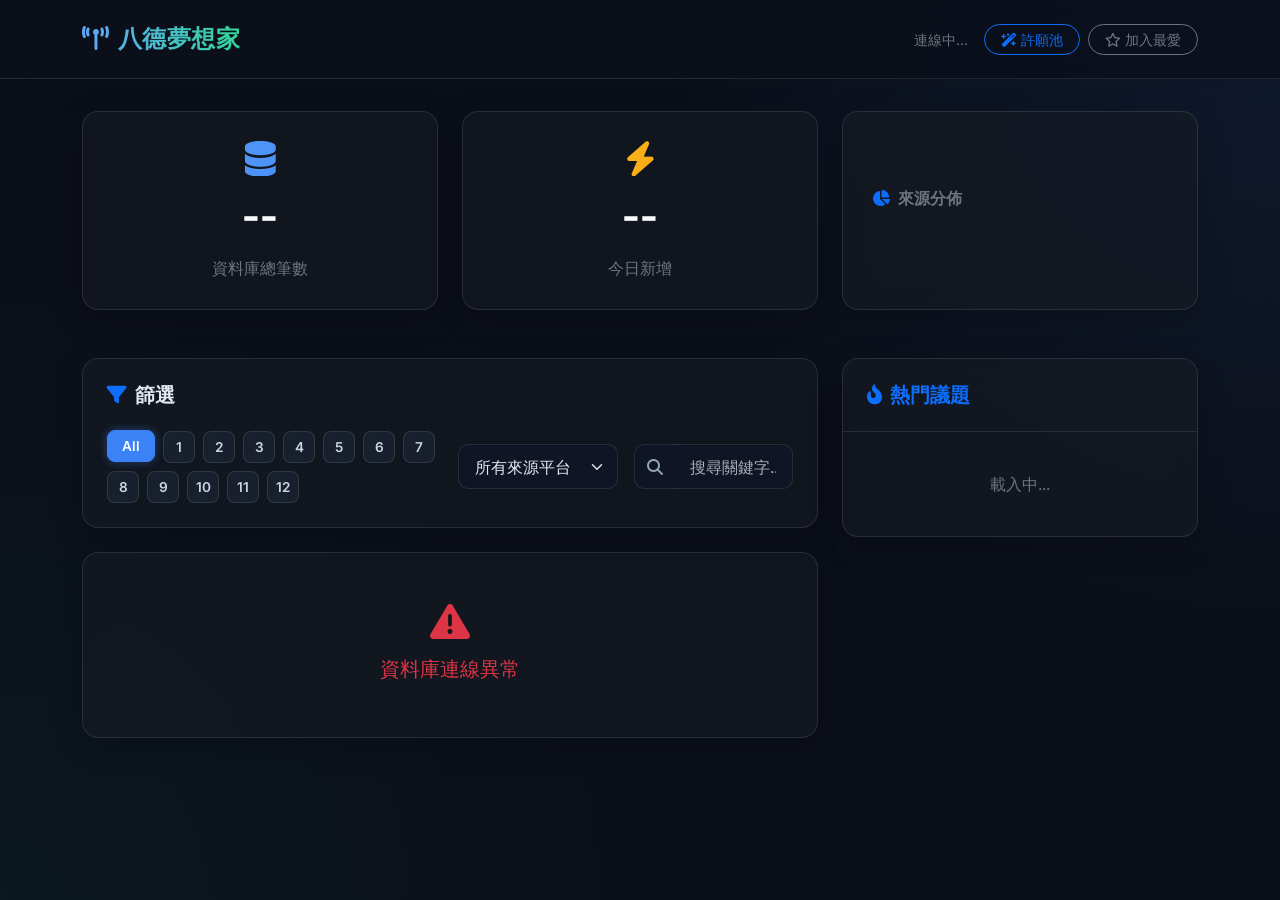
==== frontend/index.html @ a0eb2ad5 "init: 八德夢想家初始版本 - 前後端分離架構：backend/（Flask API）+ frontend/（純靜態 HTML） - 資料庫：MySQL（PyMySQL），schema 含 raw" ====
<!DOCTYPE html>
<html lang="zh-Hant" data-bs-theme="dark">
<head>
    <meta charset="UTF-8">
    <meta name="viewport" content="width=device-width, initial-scale=1.0">
    <title>八德夢想家</title>
    <link href="https://fonts.googleapis.com/css2?family=Inter:wght@300;400;500;600;700&display=swap" rel="stylesheet">
    <link href="https://cdn.jsdelivr.net/npm/bootstrap@5.3.2/dist/css/bootstrap.min.css" rel="stylesheet">
    <link href="https://cdnjs.cloudflare.com/ajax/libs/font-awesome/6.4.2/css/all.min.css" rel="stylesheet">
    <script src="https://cdn.jsdelivr.net/npm/bootstrap@5.3.2/dist/js/bootstrap.bundle.min.js"></script>
    <style>
        :root {
            --bg-color: #0b0f19;
            --card-bg: rgba(22, 27, 34, 0.65);
            --border-color: rgba(255, 255, 255, 0.1);
            --primary-color: #3b82f6;
            --primary-glow: rgba(59, 130, 246, 0.4);
        }

        body {
            background-color: var(--bg-color);
            background-image: radial-gradient(circle at top right, rgba(59, 130, 246, 0.1), transparent 40%),
                              radial-gradient(circle at bottom left, rgba(16, 185, 129, 0.05), transparent 40%);
            color: #e2e8f0;
            font-family: 'Inter', -apple-system, BlinkMacSystemFont, "Segoe UI", Roboto, sans-serif;
            padding-bottom: 60px;
            min-height: 100vh;
        }

        .navbar {
            background: rgba(11, 15, 25, 0.8) !important;
            backdrop-filter: blur(12px);
            -webkit-backdrop-filter: blur(12px);
            border-bottom: 1px solid var(--border-color);
            box-shadow: 0 4px 30px rgba(0, 0, 0, 0.1);
            padding: 1rem 0;
        }
        .navbar-brand {
            font-weight: 700;
            letter-spacing: 0.5px;
            background: linear-gradient(90deg, #60a5fa, #34d399);
            -webkit-background-clip: text;
            -webkit-text-fill-color: transparent;
        }

        .glass-card {
            background: var(--card-bg);
            backdrop-filter: blur(12px);
            -webkit-backdrop-filter: blur(12px);
            border: 1px solid var(--border-color);
            border-radius: 16px;
            box-shadow: 0 8px 32px rgba(0, 0, 0, 0.2);
            transition: transform 0.3s cubic-bezier(0.4, 0, 0.2, 1),
                        box-shadow 0.3s cubic-bezier(0.4, 0, 0.2, 1);
        }

        .stat-card {
            padding: 1.8rem;
            height: 100%;
            display: flex;
            flex-direction: column;
            justify-content: center;
        }
        .stat-card:hover {
            transform: translateY(-5px);
            box-shadow: 0 12px 40px rgba(0, 0, 0, 0.4), 0 0 20px var(--primary-glow);
            border-color: rgba(255, 255, 255, 0.2);
        }
        .stat-icon {
            font-size: 2.2rem;
            margin-bottom: 1rem;
            background: linear-gradient(135deg, #60a5fa, #3b82f6);
            -webkit-background-clip: text;
            -webkit-text-fill-color: transparent;
        }
        .stat-number {
            font-weight: 700;
            font-size: 2.5rem;
            color: #f8fafc;
            line-height: 1.2;
        }

        .post-card {
            padding: 1.5rem;
            margin-bottom: 1.2rem;
        }
        .post-card:hover {
            border-color: var(--primary-color);
            background: rgba(30, 41, 59, 0.7);
        }
        .post-title {
            color: #f8fafc;
            text-decoration: none;
            font-size: 1.05rem;
            font-weight: 600;
            line-height: 1.55;
            transition: color 0.2s;
            display: block;
        }
        .post-title:hover { color: #60a5fa; }

        .post-meta {
            font-size: 0.85rem;
            color: #94a3b8;
            margin-top: 0.8rem;
            display: flex;
            align-items: center;
            flex-wrap: wrap;
            gap: 12px;
        }

        .custom-badge {
            padding: 0.3rem 0.7rem;
            border-radius: 8px;
            font-size: 0.75rem;
            font-weight: 600;
        }
        .badge-source-news  { background: rgba(59,130,246,0.2);  color: #93c5fd; border: 1px solid rgba(59,130,246,0.4); }
        .badge-source-ptt   { background: rgba(249,115,22,0.2);  color: #fdba74; border: 1px solid rgba(249,115,22,0.4); }
        .badge-source-dcard { background: rgba(2,132,199,0.2);   color: #7dd3fc; border: 1px solid rgba(2,132,199,0.4); }
        .badge-source-fb    { background: rgba(37,99,235,0.2);   color: #93c5fd; border: 1px solid rgba(37,99,235,0.4); }
        .badge-source-gov   { background: rgba(16,185,129,0.2);  color: #6ee7b7; border: 1px solid rgba(16,185,129,0.4); }

        .topic-pill {
            display: inline-flex;
            align-items: center;
            background: rgba(30, 41, 59, 0.6);
            border: 1px solid var(--border-color);
            border-radius: 20px;
            padding: 0.4rem 1rem;
            margin: 0.3rem 0.2rem;
            font-size: 0.85rem;
            color: #cbd5e1;
            cursor: pointer;
            transition: all 0.2s ease;
        }
        .topic-pill:hover, .topic-pill.active {
            background: var(--primary-color);
            border-color: var(--primary-color);
            color: #fff;
            box-shadow: 0 0 15px var(--primary-glow);
            transform: translateY(-2px);
        }
        .topic-count {
            background: rgba(0,0,0,0.2);
            border-radius: 12px;
            padding: 2px 8px;
            margin-left: 8px;
            font-size: 0.7rem;
            font-weight: 600;
        }

        .month-pill {
            width: 32px; height: 32px;
            display: flex; align-items: center; justify-content: center;
            border-radius: 8px;
            background: rgba(30, 41, 59, 0.6);
            border: 1px solid var(--border-color);
            color: #cbd5e1;
            cursor: pointer;
            transition: all 0.2s ease;
            font-weight: 600;
            font-size: 0.85rem;
        }
        .month-pill.wide { width: 48px; }
        .month-pill:hover, .month-pill.active {
            background: var(--primary-color);
            border-color: var(--primary-color);
            color: #fff;
            box-shadow: 0 0 10px var(--primary-glow);
            transform: translateY(-1px);
        }

        .filter-control {
            background-color: rgba(15, 23, 42, 0.6);
            border: 1px solid var(--border-color);
            color: #e2e8f0;
            border-radius: 10px;
            padding: 0.6rem 1rem;
            transition: all 0.3s ease;
        }
        .filter-control:focus {
            background-color: rgba(15, 23, 42, 0.8);
            border-color: var(--primary-color);
            box-shadow: 0 0 0 3px var(--primary-glow);
            color: #fff;
        }
        .input-group-text {
            background-color: rgba(15, 23, 42, 0.6);
            border: 1px solid var(--border-color);
            border-right: none;
            color: #94a3b8;
            border-radius: 10px 0 0 10px;
        }

        ::-webkit-scrollbar { width: 8px; }
        ::-webkit-scrollbar-track { background: var(--bg-color); }
        ::-webkit-scrollbar-thumb { background: #334155; border-radius: 4px; }
        ::-webkit-scrollbar-thumb:hover { background: #475569; }
    </style>
</head>
<body>

<nav class="navbar sticky-top">
    <div class="container">
        <a class="navbar-brand text-decoration-none fs-4" href="/">
            <i class="fa-solid fa-tower-broadcast me-2"></i>八德夢想家
        </a>
        <div class="d-flex align-items-center gap-2">
            <div class="d-flex text-secondary align-items-center me-2" id="last-updated">
                <span class="spinner-grow spinner-grow-sm me-2 text-primary" role="status"></span>
                <small>連線中...</small>
            </div>
            <a href="/wish" class="btn btn-sm btn-outline-primary rounded-pill px-3">
                <i class="fa-solid fa-wand-magic-sparkles me-1"></i>許願池
            </a>
            <button class="btn btn-sm btn-outline-secondary rounded-pill px-3" onclick="showBookmarkModal()">
                <i class="fa-regular fa-star me-1"></i>加入最愛
            </button>
        </div>
    </div>
</nav>

<!-- 書籤 Modal -->
<div class="modal fade" id="bookmarkModal" tabindex="-1">
    <div class="modal-dialog modal-dialog-centered">
        <div class="modal-content" style="background:rgba(22,27,34,0.95);border:1px solid rgba(255,255,255,0.1);border-radius:16px;">
            <div class="modal-header border-0 pb-0">
                <h5 class="modal-title fw-bold">
                    <i class="fa-regular fa-star text-warning me-2"></i>加入瀏覽器書籤
                </h5>
                <button type="button" class="btn-close btn-close-white" data-bs-dismiss="modal"></button>
            </div>
            <div class="modal-body pt-3" id="bookmark-instructions"></div>
        </div>
    </div>
</div>

<div class="container mt-4 pt-2">

    <!-- 統計卡片 -->
    <div class="row g-4 mb-5">
        <div class="col-md-4">
            <div class="glass-card stat-card text-center">
                <i class="fa-solid fa-database stat-icon"></i>
                <h3 id="stat-total" class="stat-number">--</h3>
                <p class="text-secondary mt-2 mb-0 fw-medium">資料庫總筆數</p>
            </div>
        </div>
        <div class="col-md-4">
            <div class="glass-card stat-card text-center">
                <i class="fa-solid fa-bolt stat-icon" style="background:linear-gradient(135deg,#fbbf24,#f59e0b);-webkit-background-clip:text;"></i>
                <h3 id="stat-today" class="stat-number">--</h3>
                <p class="text-secondary mt-2 mb-0 fw-medium">今日新增</p>
            </div>
        </div>
        <div class="col-md-4">
            <div class="glass-card stat-card">
                <h6 class="text-secondary fw-semibold mb-3 d-flex align-items-center">
                    <i class="fa-solid fa-chart-pie me-2 text-primary"></i>來源分佈
                </h6>
                <div id="stat-sources" class="small mt-2"></div>
            </div>
        </div>
    </div>

    <div class="row g-4">
        <!-- 左側：篩選 + 文章列表 -->
        <div class="col-lg-8">
            <div class="glass-card p-4 mb-4">
                <h5 class="fw-bold mb-4 d-flex align-items-center">
                    <i class="fa-solid fa-filter me-2 text-primary"></i>篩選
                </h5>
                <div class="row g-3 align-items-center">
                    <div class="col-12 col-xl-6">
                        <div class="d-flex flex-wrap gap-2" id="month-filter-container"></div>
                    </div>
                    <div class="col-md-6 col-xl-3">
                        <select id="filter-source" class="form-select filter-control">
                            <option value="all">所有來源平台</option>
                            <option value="news">Google 新聞</option>
                            <option value="ptt">PTT</option>
                            <option value="dcard">Dcard</option>
                            <option value="fb">Facebook</option>
                            <option value="gov">政府公告</option>
                        </select>
                    </div>
                    <div class="col-md-6 col-xl-3">
                        <div class="input-group">
                            <span class="input-group-text"><i class="fa-solid fa-magnifying-glass"></i></span>
                            <input type="text" id="filter-search" class="form-control filter-control border-start-0" style="border-radius:0 10px 10px 0;" placeholder="搜尋關鍵字...">
                            <button class="btn btn-link text-secondary position-absolute end-0 top-50 translate-middle-y z-3" type="button" id="btn-clear-search" style="display:none;text-decoration:none;">
                                <i class="fa-solid fa-circle-xmark"></i>
                            </button>
                        </div>
                    </div>
                </div>
            </div>

            <div id="posts-container">
                <div class="text-center text-secondary py-5" id="posts-loading">
                    <div class="spinner-border text-primary shadow-sm" role="status"></div>
                    <p class="mt-3 fw-medium">載入中...</p>
                </div>
            </div>

            <div class="text-center mt-4 mb-5">
                <button id="btn-load-more" class="btn btn-outline-primary px-5 py-2 rounded-pill fw-semibold shadow-sm" style="display:none;">載入更多</button>
            </div>
        </div>

        <!-- 右側：熱門議題 -->
        <div class="col-lg-4">
            <div class="glass-card sticky-lg-top" style="top:100px;max-height:calc(100vh - 130px);display:flex;flex-direction:column;">
                <div class="p-4 border-bottom flex-shrink-0" style="border-color:var(--border-color)!important;">
                    <h5 class="fw-bold mb-0 d-flex align-items-center text-primary">
                        <i class="fa-solid fa-fire-flame-curved me-2"></i>熱門議題
                    </h5>
                </div>
                <div class="card-body p-4" id="topics-container" style="overflow-y:auto;">
                    <div class="text-center text-secondary py-3">載入中...</div>
                </div>
            </div>
        </div>
    </div>
</div>

<script>
    let currentPage = 1, currentSource = 'all', currentMonth = 'all';
    let currentTopic = 'all', currentSearch = '', isLoading = false;

    function formatDateTime(s) {
        if (!s) return '未知時間';
        try {
            return new Date(s).toLocaleString('zh-TW', { month: 'long', day: 'numeric', hour: '2-digit', minute: '2-digit', hour12: false });
        } catch(e) { return s; }
    }

    async function loadStats() {
        try {
            const data = await fetch('/api/stats').then(r => r.json());
            document.getElementById('stat-total').textContent = data.total.toLocaleString();
            document.getElementById('stat-today').textContent = data.today;

            if (data.last_updated) {
                document.getElementById('last-updated').innerHTML =
                    `<i class="fa-solid fa-clock-rotate-left me-2"></i><small>最新同步：${data.last_updated.substring(0,16)}</small>`;
            }

            document.getElementById('stat-sources').innerHTML = data.sources.map(s => `
                <div class="d-flex justify-content-between align-items-center mb-3" style="cursor:pointer;" onclick="setSource('${s.source}')">
                    <div>
                        <span class="custom-badge badge-source-${s.source} me-2 d-inline-block" style="width:12px;height:12px;padding:0;border-radius:50%;"></span>
                        <span class="text-light">${s.label}</span>
                    </div>
                    <span class="fw-bold text-primary">${s.cnt}</span>
                </div>`).join('') || '<div class="text-muted">無資料</div>';

            document.getElementById('topics-container').innerHTML = data.topics.map(t => {
                const kw = t.keyword ? t.keyword.replace(/^"|"$/g,'').trim() : '未分類';
                const sa = (t.keyword||'').replace(/"/g,'&quot;');
                return `<span class="topic-pill" data-topic="${sa}">${kw || '未分類'}<span class="topic-count">${t.cnt}</span></span>`;
            }).join('') || '<div class="text-muted text-center py-3">無資料</div>';

            document.querySelectorAll('.topic-pill[data-topic]').forEach(el =>
                el.addEventListener('click', function() { setTopic(this.dataset.topic, this); })
            );
        } catch(e) { console.error(e); }
    }

    function setSource(source) {
        document.getElementById('filter-source').value = source;
        currentSource = source; currentTopic = 'all'; currentPage = 1;
        loadPosts(true); window.scrollTo({ top: 0, behavior: 'smooth' });
    }

    function setTopic(key, el) {
        document.getElementById('filter-search').value = '';
        document.getElementById('btn-clear-search').style.display = 'none';
        currentSearch = '';
        currentTopic = (currentTopic === key) ? 'all' : key;
        currentPage = 1;
        document.querySelectorAll('.topic-pill').forEach(p => p.classList.remove('active'));
        if (currentTopic !== 'all' && el) el.classList.add('active');
        loadPosts(true); window.scrollTo({ top: 0, behavior: 'smooth' });
    }

    function initMonthFilter() {
        const c = document.getElementById('month-filter-container');
        let html = `<div class="month-pill wide active" onclick="setMonth('all',this)">All</div>`;
        for (let i = 1; i <= 12; i++) {
            const v = `2026-${String(i).padStart(2,'0')}`;
            html += `<div class="month-pill" onclick="setMonth('${v}',this)" title="${i}月">${i}</div>`;
        }
        c.innerHTML = html;
    }

    function setMonth(v, el) {
        currentMonth = v; currentPage = 1;
        document.querySelectorAll('.month-pill').forEach(p => p.classList.remove('active'));
        if (el) el.classList.add('active');
        loadPosts(true);
    }

    function createPostHtml(post) {
        return `
        <div class="glass-card post-card">
            <div class="d-flex justify-content-between align-items-center mb-3">
                <span class="custom-badge badge-source-${post.source}">${post.source_label}</span>
                <span class="text-secondary small"><i class="fa-regular fa-calendar me-1"></i>${formatDateTime(post.published_at)}</span>
            </div>
            <a href="${post.url}" target="_blank" class="post-title">${post.title}</a>
            <div class="post-meta">
                <span><i class="fa-solid fa-hashtag text-primary me-1"></i><span class="text-light">${post.source_account ? post.source_account.replace(/^"|"$/g,'') : '綜合資訊'}</span></span>
                <span class="ms-auto" style="opacity:0.5;"><i class="fa-solid fa-cloud-arrow-down me-1"></i>收錄: ${post.scraped_at ? post.scraped_at.substring(5,10) : ''}</span>
            </div>
        </div>`;
    }

    async function loadPosts(reset = false) {
        if (isLoading) return;
        isLoading = true;
        const container = document.getElementById('posts-container');
        const btn = document.getElementById('btn-load-more');

        if (reset) {
            container.innerHTML = `<div class="text-center text-secondary py-5"><div class="spinner-border text-primary" role="status"></div><p class="mt-3 fw-medium">載入中...</p></div>`;
            btn.style.display = 'none';
        }

        try {
            const params = new URLSearchParams({ source: currentSource, month: currentMonth, topic: currentTopic, q: currentSearch, page: currentPage, limit: 50 });
            const data = await fetch(`/api/posts?${params}`).then(r => r.json());

            if (reset) {
                container.innerHTML = '';
                if (!data.posts.length) {
                    container.innerHTML = `<div class="glass-card text-center py-5"><i class="fa-solid fa-box-open fs-1 mb-3 text-secondary" style="opacity:0.5;"></i><h5 class="text-secondary fw-medium">目前尚無符合的資料</h5></div>`;
                }
            }
            container.insertAdjacentHTML('beforeend', data.posts.map(createPostHtml).join(''));

            if (data.has_next) {
                btn.style.display = 'inline-block'; btn.disabled = false;
                btn.innerHTML = '載入更多 <i class="fa-solid fa-angle-down ms-1"></i>';
            } else {
                btn.style.display = 'none';
            }
        } catch(e) {
            console.error(e);
            if (reset) container.innerHTML = `<div class="glass-card text-center py-5"><i class="fa-solid fa-triangle-exclamation fs-1 text-danger mb-3"></i><h5 class="text-danger">資料庫連線異常</h5></div>`;
        } finally { isLoading = false; }
    }

    function showBookmarkModal() {
        const ua = navigator.userAgent, isMac = /Mac/.test(navigator.platform||ua);
        const isIOS = /iPhone|iPad|iPod/.test(ua), isAndroid = /Android/.test(ua);
        let html;
        if (isIOS) {
            html = `<p class="text-secondary mb-3">在 Safari 上加入書籤：</p><ol class="text-light" style="line-height:2;"><li>點底部 <i class="fa-solid fa-arrow-up-from-bracket text-primary"></i> 分享按鈕</li><li>選「加入書籤」或「加入主畫面」</li></ol>`;
        } else if (isAndroid) {
            html = `<p class="text-secondary mb-3">在 Chrome 上加入書籤：</p><ol class="text-light" style="line-height:2;"><li>點右上角 ⋮ 選單</li><li>選「加入書籤」</li></ol>`;
        } else {
            const key = isMac ? '⌘ Cmd + D' : 'Ctrl + D';
            html = `<p class="text-secondary mb-3 text-center">按下快捷鍵加入書籤</p><div class="text-center my-4"><kbd style="font-size:1.4rem;padding:0.5rem 1.2rem;background:rgba(59,130,246,0.2);border:1px solid rgba(59,130,246,0.5);border-radius:10px;color:#93c5fd;">${key}</kbd></div>`;
        }
        document.getElementById('bookmark-instructions').innerHTML = html;
        new bootstrap.Modal(document.getElementById('bookmarkModal')).show();
    }

    document.addEventListener('DOMContentLoaded', () => {
        initMonthFilter();
        loadStats();
        loadPosts(true);

        document.getElementById('filter-source').addEventListener('change', e => {
            currentSource = e.target.value; currentPage = 1; loadPosts(true);
        });

        let searchTimeout;
        const si = document.getElementById('filter-search');
        const cb = document.getElementById('btn-clear-search');
        si.addEventListener('input', e => {
            clearTimeout(searchTimeout);
            const v = e.target.value.trim();
            cb.style.display = v ? 'block' : 'none';
            searchTimeout = setTimeout(() => { if (currentSearch !== v) { currentSearch = v; currentPage = 1; loadPosts(true); } }, 400);
        });
        cb.addEventListener('click', () => { si.value = ''; cb.style.display = 'none'; currentSearch = ''; currentPage = 1; loadPosts(true); });

        const btn = document.getElementById('btn-load-more');
        new IntersectionObserver(entries => {
            if (entries[0].isIntersecting && !isLoading && !btn.disabled && btn.style.display !== 'none') {
                btn.disabled = true; btn.innerHTML = '<span class="spinner-border spinner-border-sm me-2"></span>載入中...'; currentPage++; loadPosts();
            }
        }, { rootMargin: '200px' }).observe(btn);
        btn.addEventListener('click', () => { btn.disabled = true; btn.innerHTML = '<span class="spinner-border spinner-border-sm me-2"></span>載入中...'; currentPage++; loadPosts(); });
    });
</script>
</body>
</html>
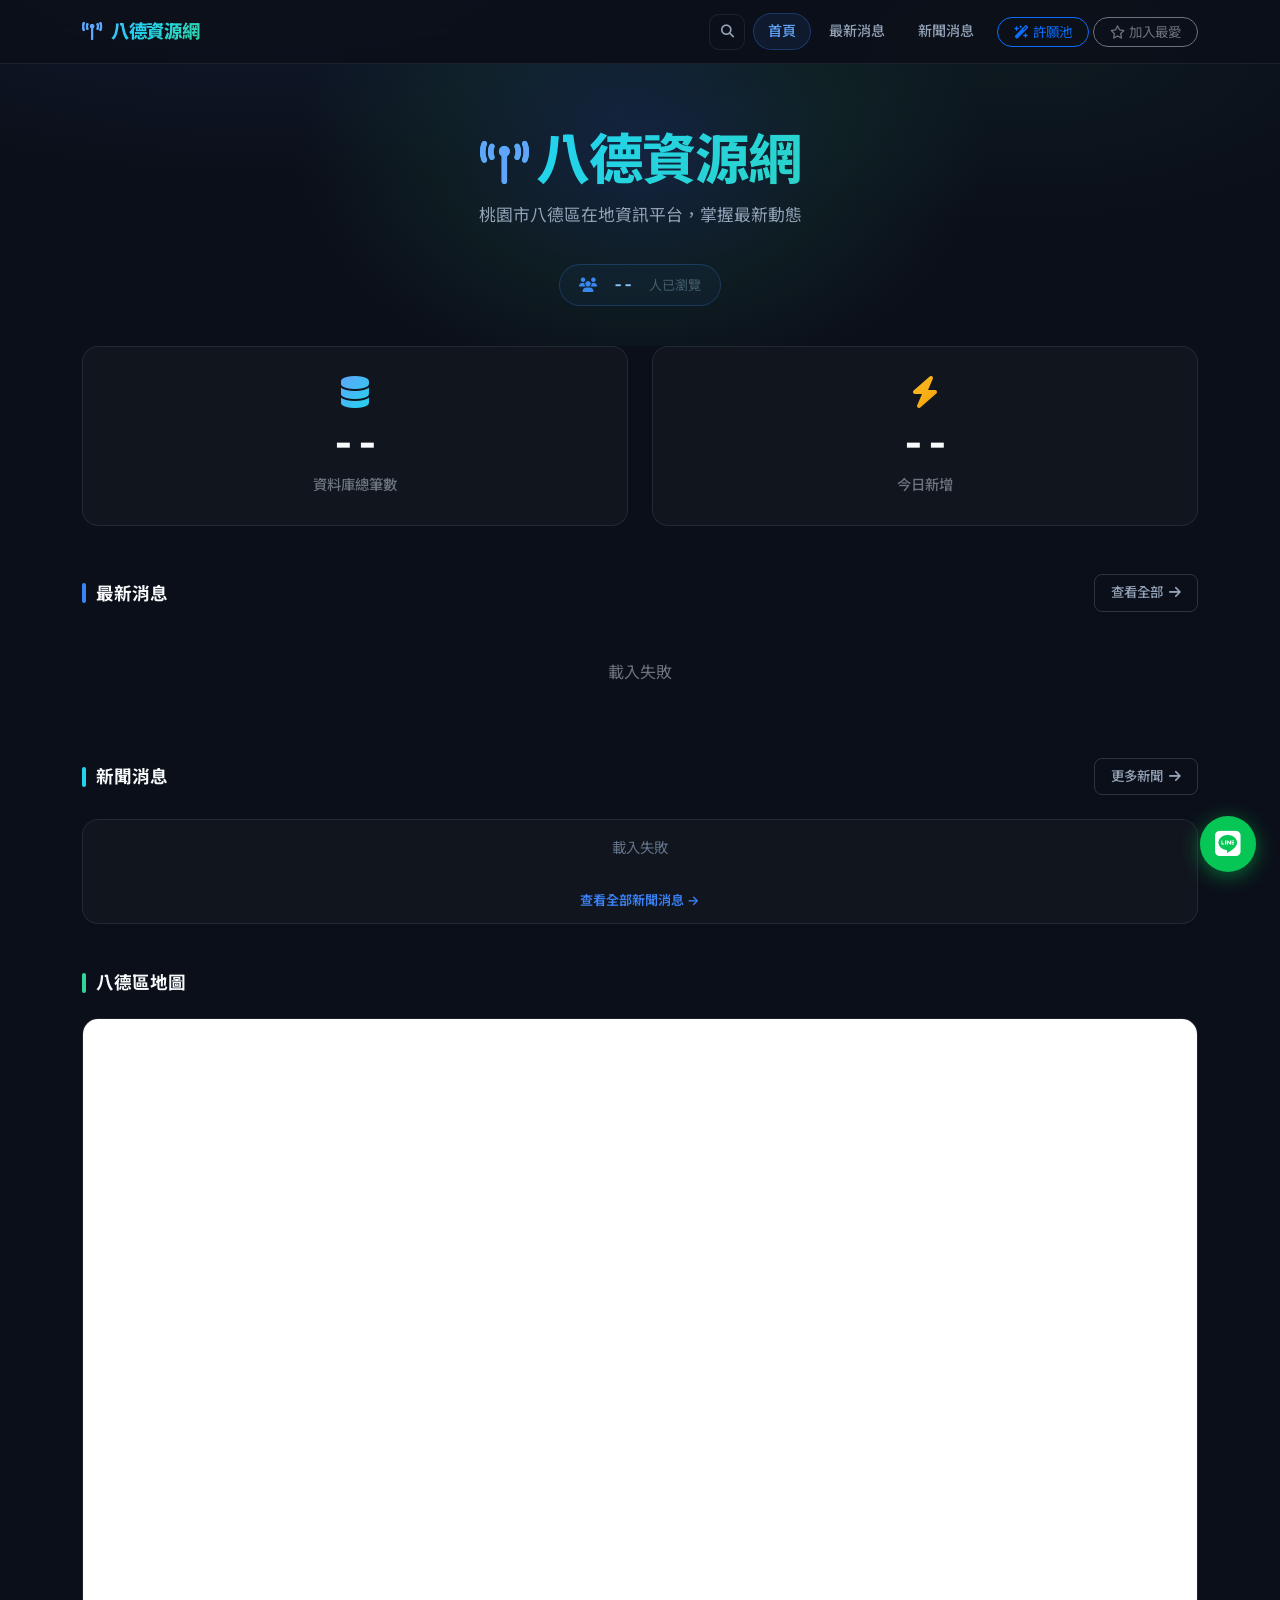
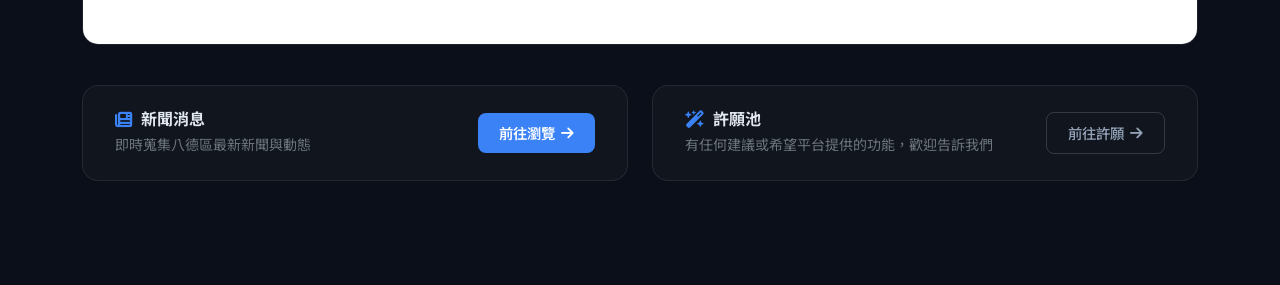
==== commit 8ec26a85: "feat: 大改版 — 八德資源網 v2 - 品牌更名：八德夢想家 → 八德資源網 - 前端大改版：全新 dark/glass UI（6 頁面含 admin） - 新增最新消息系統（announcem" ====
--- a/frontend/index.html
+++ b/frontend/index.html
@@ -1,501 +1,260 @@
 <!DOCTYPE html>
 <html lang="zh-Hant" data-bs-theme="dark">
 <head>
-    <meta charset="UTF-8">
-    <meta name="viewport" content="width=device-width, initial-scale=1.0">
-    <title>八德夢想家</title>
-    <link href="https://fonts.googleapis.com/css2?family=Inter:wght@300;400;500;600;700&display=swap" rel="stylesheet">
-    <link href="https://cdn.jsdelivr.net/npm/bootstrap@5.3.2/dist/css/bootstrap.min.css" rel="stylesheet">
-    <link href="https://cdnjs.cloudflare.com/ajax/libs/font-awesome/6.4.2/css/all.min.css" rel="stylesheet">
-    <script src="https://cdn.jsdelivr.net/npm/bootstrap@5.3.2/dist/js/bootstrap.bundle.min.js"></script>
-    <style>
-        :root {
-            --bg-color: #0b0f19;
-            --card-bg: rgba(22, 27, 34, 0.65);
-            --border-color: rgba(255, 255, 255, 0.1);
-            --primary-color: #3b82f6;
-            --primary-glow: rgba(59, 130, 246, 0.4);
-        }
-
-        body {
-            background-color: var(--bg-color);
-            background-image: radial-gradient(circle at top right, rgba(59, 130, 246, 0.1), transparent 40%),
-                              radial-gradient(circle at bottom left, rgba(16, 185, 129, 0.05), transparent 40%);
-            color: #e2e8f0;
-            font-family: 'Inter', -apple-system, BlinkMacSystemFont, "Segoe UI", Roboto, sans-serif;
-            padding-bottom: 60px;
-            min-height: 100vh;
-        }
-
-        .navbar {
-            background: rgba(11, 15, 25, 0.8) !important;
-            backdrop-filter: blur(12px);
-            -webkit-backdrop-filter: blur(12px);
-            border-bottom: 1px solid var(--border-color);
-            box-shadow: 0 4px 30px rgba(0, 0, 0, 0.1);
-            padding: 1rem 0;
-        }
-        .navbar-brand {
-            font-weight: 700;
-            letter-spacing: 0.5px;
-            background: linear-gradient(90deg, #60a5fa, #34d399);
-            -webkit-background-clip: text;
-            -webkit-text-fill-color: transparent;
-        }
-
-        .glass-card {
-            background: var(--card-bg);
-            backdrop-filter: blur(12px);
-            -webkit-backdrop-filter: blur(12px);
-            border: 1px solid var(--border-color);
-            border-radius: 16px;
-            box-shadow: 0 8px 32px rgba(0, 0, 0, 0.2);
-            transition: transform 0.3s cubic-bezier(0.4, 0, 0.2, 1),
-                        box-shadow 0.3s cubic-bezier(0.4, 0, 0.2, 1);
-        }
-
-        .stat-card {
-            padding: 1.8rem;
-            height: 100%;
-            display: flex;
-            flex-direction: column;
-            justify-content: center;
-        }
-        .stat-card:hover {
-            transform: translateY(-5px);
-            box-shadow: 0 12px 40px rgba(0, 0, 0, 0.4), 0 0 20px var(--primary-glow);
-            border-color: rgba(255, 255, 255, 0.2);
-        }
-        .stat-icon {
-            font-size: 2.2rem;
-            margin-bottom: 1rem;
-            background: linear-gradient(135deg, #60a5fa, #3b82f6);
-            -webkit-background-clip: text;
-            -webkit-text-fill-color: transparent;
-        }
-        .stat-number {
-            font-weight: 700;
-            font-size: 2.5rem;
-            color: #f8fafc;
-            line-height: 1.2;
-        }
-
-        .post-card {
-            padding: 1.5rem;
-            margin-bottom: 1.2rem;
-        }
-        .post-card:hover {
-            border-color: var(--primary-color);
-            background: rgba(30, 41, 59, 0.7);
-        }
-        .post-title {
-            color: #f8fafc;
-            text-decoration: none;
-            font-size: 1.05rem;
-            font-weight: 600;
-            line-height: 1.55;
-            transition: color 0.2s;
-            display: block;
-        }
-        .post-title:hover { color: #60a5fa; }
-
-        .post-meta {
-            font-size: 0.85rem;
-            color: #94a3b8;
-            margin-top: 0.8rem;
-            display: flex;
-            align-items: center;
-            flex-wrap: wrap;
-            gap: 12px;
-        }
-
-        .custom-badge {
-            padding: 0.3rem 0.7rem;
-            border-radius: 8px;
-            font-size: 0.75rem;
-            font-weight: 600;
-        }
-        .badge-source-news  { background: rgba(59,130,246,0.2);  color: #93c5fd; border: 1px solid rgba(59,130,246,0.4); }
-        .badge-source-ptt   { background: rgba(249,115,22,0.2);  color: #fdba74; border: 1px solid rgba(249,115,22,0.4); }
-        .badge-source-dcard { background: rgba(2,132,199,0.2);   color: #7dd3fc; border: 1px solid rgba(2,132,199,0.4); }
-        .badge-source-fb    { background: rgba(37,99,235,0.2);   color: #93c5fd; border: 1px solid rgba(37,99,235,0.4); }
-        .badge-source-gov   { background: rgba(16,185,129,0.2);  color: #6ee7b7; border: 1px solid rgba(16,185,129,0.4); }
-
-        .topic-pill {
-            display: inline-flex;
-            align-items: center;
-            background: rgba(30, 41, 59, 0.6);
-            border: 1px solid var(--border-color);
-            border-radius: 20px;
-            padding: 0.4rem 1rem;
-            margin: 0.3rem 0.2rem;
-            font-size: 0.85rem;
-            color: #cbd5e1;
-            cursor: pointer;
-            transition: all 0.2s ease;
-        }
-        .topic-pill:hover, .topic-pill.active {
-            background: var(--primary-color);
-            border-color: var(--primary-color);
-            color: #fff;
-            box-shadow: 0 0 15px var(--primary-glow);
-            transform: translateY(-2px);
-        }
-        .topic-count {
-            background: rgba(0,0,0,0.2);
-            border-radius: 12px;
-            padding: 2px 8px;
-            margin-left: 8px;
-            font-size: 0.7rem;
-            font-weight: 600;
-        }
-
-        .month-pill {
-            width: 32px; height: 32px;
-            display: flex; align-items: center; justify-content: center;
-            border-radius: 8px;
-            background: rgba(30, 41, 59, 0.6);
-            border: 1px solid var(--border-color);
-            color: #cbd5e1;
-            cursor: pointer;
-            transition: all 0.2s ease;
-            font-weight: 600;
-            font-size: 0.85rem;
-        }
-        .month-pill.wide { width: 48px; }
-        .month-pill:hover, .month-pill.active {
-            background: var(--primary-color);
-            border-color: var(--primary-color);
-            color: #fff;
-            box-shadow: 0 0 10px var(--primary-glow);
-            transform: translateY(-1px);
-        }
-
-        .filter-control {
-            background-color: rgba(15, 23, 42, 0.6);
-            border: 1px solid var(--border-color);
-            color: #e2e8f0;
-            border-radius: 10px;
-            padding: 0.6rem 1rem;
-            transition: all 0.3s ease;
-        }
-        .filter-control:focus {
-            background-color: rgba(15, 23, 42, 0.8);
-            border-color: var(--primary-color);
-            box-shadow: 0 0 0 3px var(--primary-glow);
-            color: #fff;
-        }
-        .input-group-text {
-            background-color: rgba(15, 23, 42, 0.6);
-            border: 1px solid var(--border-color);
-            border-right: none;
-            color: #94a3b8;
-            border-radius: 10px 0 0 10px;
-        }
-
-        ::-webkit-scrollbar { width: 8px; }
-        ::-webkit-scrollbar-track { background: var(--bg-color); }
-        ::-webkit-scrollbar-thumb { background: #334155; border-radius: 4px; }
-        ::-webkit-scrollbar-thumb:hover { background: #475569; }
-    </style>
+<meta charset="UTF-8">
+<meta name="robots" content="noindex, nofollow, noarchive">
+<meta name="viewport" content="width=device-width,initial-scale=1">
+<title>八德資源網 — 桃園市八德區地方資訊平台</title>
+<meta name="description" content="八德資源網，整合八德區最新消息、在地新聞、政府公告，讓居民快速掌握區域動態。">
+<link href="https://fonts.googleapis.com/css2?family=Noto+Sans+TC:wght@300;400;500;600;700;800&family=Inter:wght@300;400;500;600;700;800&display=swap" rel="stylesheet">
+<link href="https://cdn.jsdelivr.net/npm/bootstrap@5.3.2/dist/css/bootstrap.min.css" rel="stylesheet">
+<link href="https://cdnjs.cloudflare.com/ajax/libs/font-awesome/6.4.2/css/all.min.css" rel="stylesheet">
+<script src="https://cdn.jsdelivr.net/npm/bootstrap@5.3.2/dist/js/bootstrap.bundle.min.js"></script>
+<style>
+:root{--bg:#0b0f19;--cb:rgba(22,27,34,.65);--bd:rgba(255,255,255,.08);--p:#3b82f6;--pd:#2563eb;--pl:#60a5fa;--pg:rgba(59,130,246,.4);--cy:#22d3ee;--gn:#34d399;--yw:#fbbf24;--t1:#f8fafc;--t2:#94a3b8;--t3:#64748b;--t4:#475569;--r:8px;--rm:12px;--rl:16px;--f:"Inter","Noto Sans TC",-apple-system,sans-serif}
+*,*::before,*::after{box-sizing:border-box}
+body{background:var(--bg);background-image:radial-gradient(ellipse 80% 50% at 20% -10%,rgba(59,130,246,.13),transparent 60%),radial-gradient(ellipse 60% 40% at 80% 5%,rgba(52,211,153,.06),transparent 50%);background-attachment:fixed;color:#e2e8f0;font-family:var(--f);font-size:16px;line-height:1.6;min-height:100vh;padding-bottom:80px;-webkit-font-smoothing:antialiased}
+::-webkit-scrollbar{width:6px}::-webkit-scrollbar-track{background:var(--bg)}::-webkit-scrollbar-thumb{background:#334155;border-radius:3px}
+.navbar{background:rgba(11,15,25,.82)!important;backdrop-filter:blur(20px);border-bottom:1px solid var(--bd);padding:.75rem 0}
+.navbar-brand{font-weight:800;font-size:1.15rem;background:linear-gradient(135deg,#60a5fa,#22d3ee,#34d399);-webkit-background-clip:text;-webkit-text-fill-color:transparent;background-clip:text;letter-spacing:-.2px;text-decoration:none;display:inline-flex;align-items:center;gap:8px}
+.nlp{color:var(--t2);text-decoration:none;font-size:.88rem;font-weight:500;padding:.38rem .85rem;border-radius:999px;border:1px solid transparent;transition:all .15s;display:inline-flex;align-items:center;gap:.3rem}
+.nlp:hover{color:var(--t1);background:rgba(255,255,255,.06)}
+.nlp.on{color:var(--pl);background:rgba(59,130,246,.1);border-color:rgba(59,130,246,.3)}
+@keyframes tk{from{transform:translateX(0)}to{transform:translateX(-50%)}}
+.ticker-bar{background:linear-gradient(90deg,rgba(15,23,42,.98),rgba(11,15,25,.98));border-bottom:1px solid rgba(59,130,246,.2);height:42px;overflow:hidden;display:flex;align-items:center}
+.ticker-lbl{flex-shrink:0;background:var(--p);color:#fff;font-size:.7rem;font-weight:700;letter-spacing:1px;padding:.25rem .8rem;border-radius:0 6px 6px 0;white-space:nowrap}
+.ticker-wrap{flex:1;overflow:hidden}
+.ticker-track{display:flex;align-items:center;height:42px;white-space:nowrap;animation:tk 40s linear infinite}
+.ticker-track:hover{animation-play-state:paused}
+.ti{display:inline-flex;align-items:center;font-size:.84rem;color:#cbd5e1;padding:0 1.5rem;gap:.5rem;text-decoration:none;transition:color .15s}
+.ti:hover{color:var(--pl)}
+.hero{padding:4rem 0 2.5rem;text-align:center;position:relative;overflow:hidden}
+.hero::before{content:'';position:absolute;top:-60%;left:50%;transform:translateX(-50%);width:700px;height:500px;background:radial-gradient(ellipse,rgba(59,130,246,.18) 0%,rgba(52,211,153,.07) 40%,transparent 70%);pointer-events:none;animation:hg 8s ease-in-out infinite alternate}
+@keyframes hg{0%{opacity:.6;transform:translateX(-50%) scale(1)}100%{opacity:1;transform:translateX(-50%) scale(1.08)}}
+.hero-title{font-size:clamp(2.2rem,5vw,3.4rem);font-weight:800;letter-spacing:-1px;line-height:1.15;background:linear-gradient(135deg,#60a5fa,#22d3ee 40%,#34d399);-webkit-background-clip:text;-webkit-text-fill-color:transparent;background-clip:text;position:relative;z-index:1}
+.hero-sub{color:var(--t2);font-size:1.05rem;margin-top:.7rem;position:relative;z-index:1}
+.vc-pill{display:inline-flex;align-items:center;gap:.6rem;margin-top:1.2rem;background:rgba(15,23,42,.7);border:1px solid rgba(59,130,246,.25);border-radius:30px;padding:.45rem 1.2rem;font-size:.88rem;color:var(--t3)}
+.gc{background:var(--cb);backdrop-filter:blur(12px);border:1px solid var(--bd);border-radius:var(--rl);transition:all .25s}
+.gc:hover{transform:translateY(-4px);box-shadow:0 12px 40px rgba(0,0,0,.35),0 0 20px rgba(59,130,246,.18);border-color:rgba(255,255,255,.16)}
+.sc{padding:1.8rem;text-align:center;display:flex;flex-direction:column;align-items:center;position:relative;overflow:hidden}
+.sc::before{content:'';position:absolute;top:0;left:0;right:0;height:3px;background:linear-gradient(90deg,#3b82f6,#22d3ee,#34d399);opacity:0;transition:opacity .25s}
+.gc:hover .sc::before{opacity:1}
+.sc-icon{font-size:2rem;margin-bottom:.7rem;background:linear-gradient(135deg,#60a5fa,#22d3ee);-webkit-background-clip:text;-webkit-text-fill-color:transparent;background-clip:text;transition:all .25s}
+.gc:hover .sc-icon{transform:scale(1.08)}
+.sc-num{font-size:2.4rem;font-weight:800;color:var(--t1);letter-spacing:-1px;font-variant-numeric:tabular-nums;line-height:1.2}
+.nc{background:var(--cb);border:1px solid var(--bd);border-radius:var(--rm);overflow:hidden;display:flex;flex-direction:column;height:100%;transition:all .25s}
+.nc:hover{transform:translateY(-5px);box-shadow:0 15px 40px rgba(0,0,0,.4),0 0 20px rgba(59,130,246,.2);border-color:rgba(59,130,246,.4)}
+.nc-img{width:100%;height:180px;background:linear-gradient(135deg,rgba(30,41,59,.9),rgba(15,23,42,.9));display:flex;align-items:center;justify-content:center;overflow:hidden}
+.nc-img img{width:100%;height:100%;object-fit:cover}
+.nc-body{padding:1.15rem;display:flex;flex-direction:column;flex:1}
+.cat-badge{display:inline-block;font-size:.68rem;font-weight:700;padding:.22rem .65rem;border-radius:6px;background:rgba(59,130,246,.15);color:var(--pl);border:1px solid rgba(59,130,246,.3);text-transform:uppercase;letter-spacing:.5px}
+.nc-title{font-size:.97rem;font-weight:600;color:var(--t1);line-height:1.55;margin:.5rem 0 .4rem;display:-webkit-box;-webkit-line-clamp:2;-webkit-box-orient:vertical;overflow:hidden;text-decoration:none;transition:color .15s}
+.nc-title:hover{color:var(--pl)}
+.nc-sum{font-size:.83rem;color:var(--t3);line-height:1.6;display:-webkit-box;-webkit-line-clamp:2;-webkit-box-orient:vertical;overflow:hidden;flex:1;margin-bottom:.4rem}
+.nc-foot{margin-top:auto;padding-top:.75rem;border-top:1px solid var(--bd);display:flex;align-items:center;justify-content:space-between}
+.nc-date{font-size:.76rem;color:var(--t4)}
+.nc-link{font-size:.78rem;color:var(--p);font-weight:600;text-decoration:none;display:inline-flex;align-items:center;gap:.3rem;transition:all .15s}
+.nc-link:hover{color:var(--pl);gap:.5rem}
+.btn-p{background:var(--p);color:#fff;border:none;padding:.55rem 1.3rem;border-radius:var(--r);font-weight:600;font-size:.9rem;cursor:pointer;display:inline-flex;align-items:center;gap:.4rem;transition:all .15s;text-decoration:none;font-family:var(--f)}
+.btn-p:hover{background:var(--pd);color:#fff;transform:translateY(-2px);box-shadow:0 4px 15px var(--pg)}
+.btn-o{background:transparent;color:var(--t2);border:1px solid rgba(255,255,255,.15);padding:.55rem 1.3rem;border-radius:var(--r);font-weight:500;font-size:.9rem;cursor:pointer;display:inline-flex;align-items:center;gap:.4rem;transition:all .15s;text-decoration:none;font-family:var(--f)}
+.btn-o:hover{color:var(--t1);border-color:rgba(255,255,255,.28);background:rgba(255,255,255,.04)}
+.sh{display:flex;align-items:center;justify-content:space-between;margin-bottom:1.5rem}
+.sh-t{font-size:1.1rem;font-weight:700;color:var(--t1);display:flex;align-items:center;gap:10px}
+.cta-card{padding:1.5rem 2rem;display:flex;align-items:center;justify-content:space-between;gap:1rem;flex-wrap:wrap}
+.skeleton{background:linear-gradient(90deg,rgba(30,41,59,.6) 25%,rgba(51,65,85,.6) 50%,rgba(30,41,59,.6) 75%);background-size:200% 100%;animation:shimmer 1.5s infinite;border-radius:6px}
+@keyframes shimmer{0%{background-position:-200% 0}100%{background-position:200% 0}}
+</style>
 </head>
 <body>
 
+<div class="ticker-bar" id="ticker-bar">
+  <span class="ticker-lbl"><i class="fa-solid fa-rss me-1"></i>即時</span>
+  <div class="ticker-wrap">
+    <div class="ticker-track" id="ticker-track">
+      <span class="ti" style="color:var(--t3)">資料載入中...</span>
+    </div>
+  </div>
+</div>
+
 <nav class="navbar sticky-top">
-    <div class="container">
-        <a class="navbar-brand text-decoration-none fs-4" href="/">
-            <i class="fa-solid fa-tower-broadcast me-2"></i>八德夢想家
-        </a>
-        <div class="d-flex align-items-center gap-2">
-            <div class="d-flex text-secondary align-items-center me-2" id="last-updated">
-                <span class="spinner-grow spinner-grow-sm me-2 text-primary" role="status"></span>
-                <small>連線中...</small>
-            </div>
-            <a href="/wish" class="btn btn-sm btn-outline-primary rounded-pill px-3">
-                <i class="fa-solid fa-wand-magic-sparkles me-1"></i>許願池
-            </a>
-            <button class="btn btn-sm btn-outline-secondary rounded-pill px-3" onclick="showBookmarkModal()">
-                <i class="fa-regular fa-star me-1"></i>加入最愛
-            </button>
-        </div>
-    </div>
+  <div class="container">
+    <a class="navbar-brand" href="/"><i class="fa-solid fa-tower-broadcast" style="-webkit-text-fill-color:#60a5fa"></i>八德資源網</a>
+    <div class="d-flex align-items-center gap-1 flex-wrap">
+      <button onclick="toggleSearch()" style="background:transparent;border:1px solid var(--bd);color:var(--t2);width:36px;height:36px;border-radius:10px;cursor:pointer;display:flex;align-items:center;justify-content:center;transition:all .15s;margin-right:4px" onmouseover="this.style.borderColor='rgba(59,130,246,.4)';this.style.color='#3b82f6'" onmouseout="this.style.borderColor='var(--bd)';this.style.color='var(--t2)'">
+        <i class="fa-solid fa-magnifying-glass" style="font-size:.82rem"></i>
+      </button>
+      <a href="/" class="nlp on">首頁</a>
+      <a href="/news" class="nlp">最新消息</a>
+      <a href="/news-feed" class="nlp">新聞消息</a>
+      <a href="/wish" class="btn btn-sm btn-outline-primary rounded-pill px-3 ms-1" style="font-size:.84rem"><i class="fa-solid fa-wand-magic-sparkles me-1"></i>許願池</a>
+      <button onclick="showBM()" class="btn btn-sm btn-outline-secondary rounded-pill px-3" style="font-size:.84rem"><i class="fa-regular fa-star me-1"></i>加入最愛</button>
+    </div>
+  </div>
 </nav>
 
-<!-- 書籤 Modal -->
-<div class="modal fade" id="bookmarkModal" tabindex="-1">
-    <div class="modal-dialog modal-dialog-centered">
-        <div class="modal-content" style="background:rgba(22,27,34,0.95);border:1px solid rgba(255,255,255,0.1);border-radius:16px;">
-            <div class="modal-header border-0 pb-0">
-                <h5 class="modal-title fw-bold">
-                    <i class="fa-regular fa-star text-warning me-2"></i>加入瀏覽器書籤
-                </h5>
-                <button type="button" class="btn-close btn-close-white" data-bs-dismiss="modal"></button>
-            </div>
-            <div class="modal-body pt-3" id="bookmark-instructions"></div>
-        </div>
-    </div>
-</div>
-
-<div class="container mt-4 pt-2">
-
-    <!-- 統計卡片 -->
-    <div class="row g-4 mb-5">
-        <div class="col-md-4">
-            <div class="glass-card stat-card text-center">
-                <i class="fa-solid fa-database stat-icon"></i>
-                <h3 id="stat-total" class="stat-number">--</h3>
-                <p class="text-secondary mt-2 mb-0 fw-medium">資料庫總筆數</p>
-            </div>
-        </div>
-        <div class="col-md-4">
-            <div class="glass-card stat-card text-center">
-                <i class="fa-solid fa-bolt stat-icon" style="background:linear-gradient(135deg,#fbbf24,#f59e0b);-webkit-background-clip:text;"></i>
-                <h3 id="stat-today" class="stat-number">--</h3>
-                <p class="text-secondary mt-2 mb-0 fw-medium">今日新增</p>
-            </div>
-        </div>
-        <div class="col-md-4">
-            <div class="glass-card stat-card">
-                <h6 class="text-secondary fw-semibold mb-3 d-flex align-items-center">
-                    <i class="fa-solid fa-chart-pie me-2 text-primary"></i>來源分佈
-                </h6>
-                <div id="stat-sources" class="small mt-2"></div>
-            </div>
-        </div>
-    </div>
-
-    <div class="row g-4">
-        <!-- 左側：篩選 + 文章列表 -->
-        <div class="col-lg-8">
-            <div class="glass-card p-4 mb-4">
-                <h5 class="fw-bold mb-4 d-flex align-items-center">
-                    <i class="fa-solid fa-filter me-2 text-primary"></i>篩選
-                </h5>
-                <div class="row g-3 align-items-center">
-                    <div class="col-12 col-xl-6">
-                        <div class="d-flex flex-wrap gap-2" id="month-filter-container"></div>
-                    </div>
-                    <div class="col-md-6 col-xl-3">
-                        <select id="filter-source" class="form-select filter-control">
-                            <option value="all">所有來源平台</option>
-                            <option value="news">Google 新聞</option>
-                            <option value="ptt">PTT</option>
-                            <option value="dcard">Dcard</option>
-                            <option value="fb">Facebook</option>
-                            <option value="gov">政府公告</option>
-                        </select>
-                    </div>
-                    <div class="col-md-6 col-xl-3">
-                        <div class="input-group">
-                            <span class="input-group-text"><i class="fa-solid fa-magnifying-glass"></i></span>
-                            <input type="text" id="filter-search" class="form-control filter-control border-start-0" style="border-radius:0 10px 10px 0;" placeholder="搜尋關鍵字...">
-                            <button class="btn btn-link text-secondary position-absolute end-0 top-50 translate-middle-y z-3" type="button" id="btn-clear-search" style="display:none;text-decoration:none;">
-                                <i class="fa-solid fa-circle-xmark"></i>
-                            </button>
-                        </div>
-                    </div>
-                </div>
-            </div>
-
-            <div id="posts-container">
-                <div class="text-center text-secondary py-5" id="posts-loading">
-                    <div class="spinner-border text-primary shadow-sm" role="status"></div>
-                    <p class="mt-3 fw-medium">載入中...</p>
-                </div>
-            </div>
-
-            <div class="text-center mt-4 mb-5">
-                <button id="btn-load-more" class="btn btn-outline-primary px-5 py-2 rounded-pill fw-semibold shadow-sm" style="display:none;">載入更多</button>
-            </div>
-        </div>
-
-        <!-- 右側：熱門議題 -->
-        <div class="col-lg-4">
-            <div class="glass-card sticky-lg-top" style="top:100px;max-height:calc(100vh - 130px);display:flex;flex-direction:column;">
-                <div class="p-4 border-bottom flex-shrink-0" style="border-color:var(--border-color)!important;">
-                    <h5 class="fw-bold mb-0 d-flex align-items-center text-primary">
-                        <i class="fa-solid fa-fire-flame-curved me-2"></i>熱門議題
-                    </h5>
-                </div>
-                <div class="card-body p-4" id="topics-container" style="overflow-y:auto;">
-                    <div class="text-center text-secondary py-3">載入中...</div>
-                </div>
-            </div>
-        </div>
-    </div>
+<!-- Search Overlay -->
+<div id="search-ov" style="display:none;position:fixed;inset:0;z-index:500;background:rgba(7,11,20,.92);backdrop-filter:blur(24px);align-items:flex-start;justify-content:center;padding-top:130px">
+  <div style="width:100%;max-width:600px;padding:0 20px">
+    <div style="display:flex;align-items:center;background:rgba(15,23,42,.95);border:1px solid rgba(59,130,246,.45);border-radius:16px;padding:.7rem 1.1rem;box-shadow:0 0 0 4px rgba(59,130,246,.12)">
+      <i class="fa-solid fa-magnifying-glass" style="color:#3b82f6;margin-right:12px;font-size:1rem"></i>
+      <input id="si" type="text" placeholder="搜尋新聞、公告、議題..." style="flex:1;background:transparent;border:none;color:#f8fafc;font-size:1rem;outline:none;font-family:var(--f)" onkeydown="if(event.key==='Enter'&&this.value.trim())window.location='/news-feed?q='+encodeURIComponent(this.value.trim())">
+      <kbd style="font-size:.72rem;color:var(--t3);background:rgba(30,41,59,.8);border:1px solid var(--bd);border-radius:5px;padding:2px 7px;font-family:var(--f)">Esc</kbd>
+    </div>
+    <div style="margin-top:10px;text-align:center;font-size:12px;color:var(--t4)">按 Esc 關閉搜尋</div>
+  </div>
+</div>
+
+<!-- Bookmark Modal -->
+<div class="modal fade" id="bmModal" tabindex="-1">
+  <div class="modal-dialog modal-dialog-centered modal-sm">
+    <div class="modal-content" style="background:rgba(22,27,34,.97);border:1px solid rgba(255,255,255,.1);border-radius:16px">
+      <div class="modal-header border-0 pb-0"><h5 class="modal-title fw-bold fs-6"><i class="fa-regular fa-star text-warning me-2"></i>加入瀏覽器書籤</h5><button type="button" class="btn-close btn-close-white" data-bs-dismiss="modal"></button></div>
+      <div class="modal-body text-center py-3" id="bm-body"></div>
+    </div>
+  </div>
+</div>
+
+<div class="container">
+
+  <div class="hero text-center">
+    <h1 class="hero-title"><i class="fa-solid fa-tower-broadcast me-2" style="-webkit-text-fill-color:#60a5fa;font-size:.8em"></i>八德資源網</h1>
+    <p class="hero-sub">桃園市八德區在地資訊平台，掌握最新動態</p>
+    <div class="vc-pill d-inline-flex">
+      <i class="fa-solid fa-users" style="color:var(--p);font-size:.9rem"></i>
+      <span id="vc" style="font-variant-numeric:tabular-nums;font-weight:700;font-size:1rem;color:#93c5fd;letter-spacing:.5px;min-width:3ch">--</span>
+      <span style="color:var(--t4);font-size:.82rem">人已瀏覽</span>
+    </div>
+  </div>
+
+  <!-- Stats -->
+  <div class="row g-4 mb-5">
+    <div class="col-md-6"><div class="gc sc"><i class="fa-solid fa-database sc-icon"></i><div class="sc-num" id="s1">--</div><p class="text-secondary mt-2 mb-0 fw-medium" style="font-size:.9rem">資料庫總筆數</p></div></div>
+    <div class="col-md-6"><div class="gc sc"><i class="fa-solid fa-bolt sc-icon" style="background:linear-gradient(135deg,#fbbf24,#f59e0b);-webkit-background-clip:text"></i><div class="sc-num" id="s2">--</div><p class="text-secondary mt-2 mb-0 fw-medium" style="font-size:.9rem">今日新增</p></div></div>
+  </div>
+  <div id="source-dist" style="display:none"></div>
+
+  <!-- Latest News -->
+  <div class="sh">
+    <h2 class="sh-t fw-bold mb-0"><span style="width:4px;height:20px;background:var(--p);border-radius:2px;display:inline-block"></span>最新消息</h2>
+    <a href="/news" class="btn-o" style="font-size:.84rem;padding:.45rem 1rem">查看全部 <i class="fa-solid fa-arrow-right"></i></a>
+  </div>
+  <div class="row g-4 mb-5" id="news-preview">
+    <div class="col-md-4"><div class="nc"><div class="nc-img"><div class="skeleton" style="width:100%;height:100%"></div></div><div class="nc-body"><div class="skeleton" style="height:12px;width:50px;margin-bottom:8px"></div><div class="skeleton" style="height:16px;margin-bottom:6px"></div><div class="skeleton" style="height:16px;width:80%"></div></div></div></div>
+    <div class="col-md-4"><div class="nc"><div class="nc-img"><div class="skeleton" style="width:100%;height:100%"></div></div><div class="nc-body"><div class="skeleton" style="height:12px;width:50px;margin-bottom:8px"></div><div class="skeleton" style="height:16px;margin-bottom:6px"></div><div class="skeleton" style="height:16px;width:80%"></div></div></div></div>
+    <div class="col-md-4"><div class="nc"><div class="nc-img"><div class="skeleton" style="width:100%;height:100%"></div></div><div class="nc-body"><div class="skeleton" style="height:12px;width:50px;margin-bottom:8px"></div><div class="skeleton" style="height:16px;margin-bottom:6px"></div><div class="skeleton" style="height:16px;width:80%"></div></div></div></div>
+  </div>
+
+  <!-- External News -->
+  <div class="sh">
+    <h2 class="sh-t fw-bold mb-0"><span style="width:4px;height:20px;background:var(--cy);border-radius:2px;display:inline-block"></span>新聞消息</h2>
+    <a href="/news-feed" class="btn-o" style="font-size:.84rem;padding:.45rem 1rem">更多新聞 <i class="fa-solid fa-arrow-right"></i></a>
+  </div>
+  <div class="gc mb-5" style="padding:0;overflow:hidden" id="ext-news">
+    <div class="skeleton" style="height:54px;border-radius:0;margin-bottom:1px"></div>
+    <div class="skeleton" style="height:54px;border-radius:0;margin-bottom:1px"></div>
+    <div class="skeleton" style="height:54px;border-radius:0"></div>
+    <div style="padding:.7rem 1.2rem;text-align:center;border-top:1px solid rgba(255,255,255,.04)"><a href="/news-feed" style="font-size:.82rem;color:var(--p);font-weight:600;text-decoration:none">查看全部新聞消息 →</a></div>
+  </div>
+
+  <!-- Map -->
+  <div class="sh">
+    <h2 class="sh-t fw-bold mb-0"><span style="width:4px;height:20px;background:var(--gn);border-radius:2px;display:inline-block"></span>八德區地圖</h2>
+  </div>
+  <div style="border-radius:var(--rl);overflow:hidden;border:1px solid var(--bd);aspect-ratio:16/9;margin-bottom:2.5rem">
+    <iframe src="https://maps.google.com/maps?q=桃園市八德區&z=14&output=embed&hl=zh-TW" style="width:100%;height:100%;border:0" allowfullscreen loading="lazy" title="八德區地圖"></iframe>
+  </div>
+
+  <!-- CTA Pair -->
+  <div class="row g-4 mb-4">
+    <div class="col-md-6"><div class="gc cta-card"><div><div class="d-flex align-items-center gap-2 mb-1"><i class="fa-solid fa-newspaper" style="color:var(--p);font-size:1.1rem"></i><h6 class="mb-0 fw-bold">新聞消息</h6></div><p class="text-secondary small mb-0">即時蒐集八德區最新新聞與動態</p></div><a href="/news-feed" class="btn-p" style="white-space:nowrap;flex-shrink:0">前往瀏覽 <i class="fa-solid fa-arrow-right"></i></a></div></div>
+    <div class="col-md-6"><div class="gc cta-card"><div><div class="d-flex align-items-center gap-2 mb-1"><i class="fa-solid fa-wand-magic-sparkles" style="color:var(--p);font-size:1.1rem"></i><h6 class="mb-0 fw-bold">許願池</h6></div><p class="text-secondary small mb-0">有任何建議或希望平台提供的功能，歡迎告訴我們</p></div><a href="/wish" class="btn-o" style="white-space:nowrap;flex-shrink:0">前往許願 <i class="fa-solid fa-arrow-right"></i></a></div></div>
+  </div>
+
 </div>
 
 <script>
-    let currentPage = 1, currentSource = 'all', currentMonth = 'all';
-    let currentTopic = 'all', currentSearch = '', isLoading = false;
-
-    function formatDateTime(s) {
-        if (!s) return '未知時間';
-        try {
-            return new Date(s).toLocaleString('zh-TW', { month: 'long', day: 'numeric', hour: '2-digit', minute: '2-digit', hour12: false });
-        } catch(e) { return s; }
-    }
-
-    async function loadStats() {
-        try {
-            const data = await fetch('/api/stats').then(r => r.json());
-            document.getElementById('stat-total').textContent = data.total.toLocaleString();
-            document.getElementById('stat-today').textContent = data.today;
-
-            if (data.last_updated) {
-                document.getElementById('last-updated').innerHTML =
-                    `<i class="fa-solid fa-clock-rotate-left me-2"></i><small>最新同步：${data.last_updated.substring(0,16)}</small>`;
-            }
-
-            document.getElementById('stat-sources').innerHTML = data.sources.map(s => `
-                <div class="d-flex justify-content-between align-items-center mb-3" style="cursor:pointer;" onclick="setSource('${s.source}')">
-                    <div>
-                        <span class="custom-badge badge-source-${s.source} me-2 d-inline-block" style="width:12px;height:12px;padding:0;border-radius:50%;"></span>
-                        <span class="text-light">${s.label}</span>
-                    </div>
-                    <span class="fw-bold text-primary">${s.cnt}</span>
-                </div>`).join('') || '<div class="text-muted">無資料</div>';
-
-            document.getElementById('topics-container').innerHTML = data.topics.map(t => {
-                const kw = t.keyword ? t.keyword.replace(/^"|"$/g,'').trim() : '未分類';
-                const sa = (t.keyword||'').replace(/"/g,'&quot;');
-                return `<span class="topic-pill" data-topic="${sa}">${kw || '未分類'}<span class="topic-count">${t.cnt}</span></span>`;
-            }).join('') || '<div class="text-muted text-center py-3">無資料</div>';
-
-            document.querySelectorAll('.topic-pill[data-topic]').forEach(el =>
-                el.addEventListener('click', function() { setTopic(this.dataset.topic, this); })
-            );
-        } catch(e) { console.error(e); }
-    }
-
-    function setSource(source) {
-        document.getElementById('filter-source').value = source;
-        currentSource = source; currentTopic = 'all'; currentPage = 1;
-        loadPosts(true); window.scrollTo({ top: 0, behavior: 'smooth' });
-    }
-
-    function setTopic(key, el) {
-        document.getElementById('filter-search').value = '';
-        document.getElementById('btn-clear-search').style.display = 'none';
-        currentSearch = '';
-        currentTopic = (currentTopic === key) ? 'all' : key;
-        currentPage = 1;
-        document.querySelectorAll('.topic-pill').forEach(p => p.classList.remove('active'));
-        if (currentTopic !== 'all' && el) el.classList.add('active');
-        loadPosts(true); window.scrollTo({ top: 0, behavior: 'smooth' });
-    }
-
-    function initMonthFilter() {
-        const c = document.getElementById('month-filter-container');
-        let html = `<div class="month-pill wide active" onclick="setMonth('all',this)">All</div>`;
-        for (let i = 1; i <= 12; i++) {
-            const v = `2026-${String(i).padStart(2,'0')}`;
-            html += `<div class="month-pill" onclick="setMonth('${v}',this)" title="${i}月">${i}</div>`;
-        }
-        c.innerHTML = html;
-    }
-
-    function setMonth(v, el) {
-        currentMonth = v; currentPage = 1;
-        document.querySelectorAll('.month-pill').forEach(p => p.classList.remove('active'));
-        if (el) el.classList.add('active');
-        loadPosts(true);
-    }
-
-    function createPostHtml(post) {
-        return `
-        <div class="glass-card post-card">
-            <div class="d-flex justify-content-between align-items-center mb-3">
-                <span class="custom-badge badge-source-${post.source}">${post.source_label}</span>
-                <span class="text-secondary small"><i class="fa-regular fa-calendar me-1"></i>${formatDateTime(post.published_at)}</span>
-            </div>
-            <a href="${post.url}" target="_blank" class="post-title">${post.title}</a>
-            <div class="post-meta">
-                <span><i class="fa-solid fa-hashtag text-primary me-1"></i><span class="text-light">${post.source_account ? post.source_account.replace(/^"|"$/g,'') : '綜合資訊'}</span></span>
-                <span class="ms-auto" style="opacity:0.5;"><i class="fa-solid fa-cloud-arrow-down me-1"></i>收錄: ${post.scraped_at ? post.scraped_at.substring(5,10) : ''}</span>
-            </div>
-        </div>`;
-    }
-
-    async function loadPosts(reset = false) {
-        if (isLoading) return;
-        isLoading = true;
-        const container = document.getElementById('posts-container');
-        const btn = document.getElementById('btn-load-more');
-
-        if (reset) {
-            container.innerHTML = `<div class="text-center text-secondary py-5"><div class="spinner-border text-primary" role="status"></div><p class="mt-3 fw-medium">載入中...</p></div>`;
-            btn.style.display = 'none';
-        }
-
-        try {
-            const params = new URLSearchParams({ source: currentSource, month: currentMonth, topic: currentTopic, q: currentSearch, page: currentPage, limit: 50 });
-            const data = await fetch(`/api/posts?${params}`).then(r => r.json());
-
-            if (reset) {
-                container.innerHTML = '';
-                if (!data.posts.length) {
-                    container.innerHTML = `<div class="glass-card text-center py-5"><i class="fa-solid fa-box-open fs-1 mb-3 text-secondary" style="opacity:0.5;"></i><h5 class="text-secondary fw-medium">目前尚無符合的資料</h5></div>`;
-                }
-            }
-            container.insertAdjacentHTML('beforeend', data.posts.map(createPostHtml).join(''));
-
-            if (data.has_next) {
-                btn.style.display = 'inline-block'; btn.disabled = false;
-                btn.innerHTML = '載入更多 <i class="fa-solid fa-angle-down ms-1"></i>';
-            } else {
-                btn.style.display = 'none';
-            }
-        } catch(e) {
-            console.error(e);
-            if (reset) container.innerHTML = `<div class="glass-card text-center py-5"><i class="fa-solid fa-triangle-exclamation fs-1 text-danger mb-3"></i><h5 class="text-danger">資料庫連線異常</h5></div>`;
-        } finally { isLoading = false; }
-    }
-
-    function showBookmarkModal() {
-        const ua = navigator.userAgent, isMac = /Mac/.test(navigator.platform||ua);
-        const isIOS = /iPhone|iPad|iPod/.test(ua), isAndroid = /Android/.test(ua);
-        let html;
-        if (isIOS) {
-            html = `<p class="text-secondary mb-3">在 Safari 上加入書籤：</p><ol class="text-light" style="line-height:2;"><li>點底部 <i class="fa-solid fa-arrow-up-from-bracket text-primary"></i> 分享按鈕</li><li>選「加入書籤」或「加入主畫面」</li></ol>`;
-        } else if (isAndroid) {
-            html = `<p class="text-secondary mb-3">在 Chrome 上加入書籤：</p><ol class="text-light" style="line-height:2;"><li>點右上角 ⋮ 選單</li><li>選「加入書籤」</li></ol>`;
-        } else {
-            const key = isMac ? '⌘ Cmd + D' : 'Ctrl + D';
-            html = `<p class="text-secondary mb-3 text-center">按下快捷鍵加入書籤</p><div class="text-center my-4"><kbd style="font-size:1.4rem;padding:0.5rem 1.2rem;background:rgba(59,130,246,0.2);border:1px solid rgba(59,130,246,0.5);border-radius:10px;color:#93c5fd;">${key}</kbd></div>`;
-        }
-        document.getElementById('bookmark-instructions').innerHTML = html;
-        new bootstrap.Modal(document.getElementById('bookmarkModal')).show();
-    }
-
-    document.addEventListener('DOMContentLoaded', () => {
-        initMonthFilter();
-        loadStats();
-        loadPosts(true);
-
-        document.getElementById('filter-source').addEventListener('change', e => {
-            currentSource = e.target.value; currentPage = 1; loadPosts(true);
-        });
-
-        let searchTimeout;
-        const si = document.getElementById('filter-search');
-        const cb = document.getElementById('btn-clear-search');
-        si.addEventListener('input', e => {
-            clearTimeout(searchTimeout);
-            const v = e.target.value.trim();
-            cb.style.display = v ? 'block' : 'none';
-            searchTimeout = setTimeout(() => { if (currentSearch !== v) { currentSearch = v; currentPage = 1; loadPosts(true); } }, 400);
-        });
-        cb.addEventListener('click', () => { si.value = ''; cb.style.display = 'none'; currentSearch = ''; currentPage = 1; loadPosts(true); });
-
-        const btn = document.getElementById('btn-load-more');
-        new IntersectionObserver(entries => {
-            if (entries[0].isIntersecting && !isLoading && !btn.disabled && btn.style.display !== 'none') {
-                btn.disabled = true; btn.innerHTML = '<span class="spinner-border spinner-border-sm me-2"></span>載入中...'; currentPage++; loadPosts();
-            }
-        }, { rootMargin: '200px' }).observe(btn);
-        btn.addEventListener('click', () => { btn.disabled = true; btn.innerHTML = '<span class="spinner-border spinner-border-sm me-2"></span>載入中...'; currentPage++; loadPosts(); });
-    });
+function fmtDate(s){if(!s)return '';try{return new Date(s).toLocaleDateString('zh-TW',{year:'numeric',month:'long',day:'numeric'});}catch(e){return s.substring(0,10);}}
+
+function toggleSearch(){const o=document.getElementById('search-ov');const on=o.style.display==='flex';o.style.display=on?'none':'flex';if(!on)setTimeout(()=>document.getElementById('si').focus(),50);}
+document.addEventListener('keydown',e=>{if(e.key==='Escape')document.getElementById('search-ov').style.display='none';});
+document.getElementById('search-ov').addEventListener('click',function(e){if(e.target===this)this.style.display='none';});
+
+function showBM(){
+  const ua=navigator.userAgent,isMac=/Mac/.test(navigator.platform||ua),isIOS=/iPhone|iPad|iPod/.test(ua),isAndroid=/Android/.test(ua);
+  let b;
+  if(isIOS)b=`<div class="text-center py-2"><i class="fa-solid fa-arrow-up-from-bracket" style="font-size:2.5rem;color:#3b82f6;margin-bottom:1rem;display:block"></i><p class="text-light fw-semibold mb-1">點底部分享按鈕</p><p class="text-secondary small">然後選「加入書籤」或「加入主畫面」</p></div>`;
+  else if(isAndroid)b=`<div class="text-center py-2"><i class="fa-solid fa-ellipsis-vertical" style="font-size:2.5rem;color:#3b82f6;margin-bottom:1rem;display:block"></i><p class="text-light fw-semibold mb-1">點右上角 ⋮ 選單</p><p class="text-secondary small">然後選「加入書籤」</p></div>`;
+  else{const k=isMac?'⌘ Cmd + D':'Ctrl + D';b=`<div class="text-center py-2"><p class="text-secondary small mb-3">瀏覽器不允許程式直接觸發書籤，請按快捷鍵：</p><kbd style="display:inline-block;font-size:1.8rem;padding:.6rem 1.8rem;background:rgba(59,130,246,.15);border:2px solid rgba(59,130,246,.5);border-radius:14px;color:#93c5fd;font-family:inherit;letter-spacing:1px;cursor:pointer" onclick="this.style.transform='scale(.95)';setTimeout(()=>this.style.transform='',150)">${k}</kbd></div>`;}
+  document.getElementById('bm-body').innerHTML=b;
+  new bootstrap.Modal(document.getElementById('bmModal')).show();
+}
+
+function cnt(el,target,dur){const t0=performance.now();(function step(now){const p=Math.min((now-t0)/dur,1);el.textContent=Math.floor((1-Math.pow(1-p,3))*target).toLocaleString();if(p<1)requestAnimationFrame(step);else el.textContent=target.toLocaleString();})(t0);}
+
+async function loadTicker(){
+  try{
+    const items=await fetch('/api/ticker').then(r=>r.json());
+    if(!items.length){document.getElementById('ticker-bar').style.display='none';return;}
+    const html=items.map(it=>`<a class="ti" href="${it.url}" target="_blank" rel="noopener"><span style="color:rgba(59,130,246,.5);font-size:.5rem">●</span>${it.title}</a>`).join('');
+    const track=document.getElementById('ticker-track');
+    track.innerHTML=html+html;
+    const totalChars=items.reduce((a,b)=>a+b.title.length,0);
+    const dur=Math.max(30,Math.min(120,totalChars*.08));
+    track.style.animation=`tk ${dur}s linear infinite`;
+  }catch(e){document.getElementById('ticker-bar').style.display='none';}
+}
+
+async function loadStats(){
+  try{
+    const d=await fetch('/api/stats').then(r=>r.json());
+    setTimeout(()=>{cnt(document.getElementById('s1'),d.total,1500);cnt(document.getElementById('s2'),d.today,800);},400);
+    const sources=d.sources||[];
+    const total=sources.reduce((a,b)=>a+b.cnt,0)||1;
+    const colors=['#facc15','#22d3ee','#a78bfa','#fb7185','#34d399'];
+    document.getElementById('source-dist').innerHTML=sources.map((s,i)=>{
+      const pct=Math.round(s.cnt/total*100);
+      const c=colors[i%colors.length];
+      return `<div class="d-flex justify-content-between align-items-center"><div style="display:flex;align-items:center;gap:6px"><span style="width:7px;height:7px;border-radius:50%;background:${c};display:inline-block"></span><span class="small text-light">${s.label}</span></div><span class="fw-bold" style="color:#60a5fa;font-size:.9rem">${s.cnt.toLocaleString()}</span></div><div style="height:4px;background:rgba(255,255,255,.06);border-radius:2px;margin-bottom:6px"><div style="height:4px;background:${c};border-radius:2px;width:${pct}%"></div></div>`;
+    }).join('')||'<div class="text-secondary small">無資料</div>';
+  }catch(e){document.getElementById('s1').textContent='--';document.getElementById('s2').textContent='--';}
+}
+
+async function recordVisit(){
+  try{
+    const d=await fetch('/api/visit',{method:'POST'}).then(r=>r.json());
+    if(d.ok)setTimeout(()=>cnt(document.getElementById('vc'),d.total,1200),400);
+  }catch(e){}
+}
+
+async function loadNewsPreview(){
+  try{
+    const d=await fetch('/api/announcements?limit=3').then(r=>r.json());
+    const c=document.getElementById('news-preview');
+    if(!d.items||!d.items.length){c.innerHTML=`<div class="col-12 text-center text-secondary py-4">目前尚無最新消息</div>`;return;}
+    c.innerHTML=d.items.map(it=>{
+      const img=it.cover_image?`<div class="nc-img"><img src="${it.cover_image}" alt="${it.title}" loading="lazy"></div>`:`<div class="nc-img"><i class="fa-regular fa-image" style="font-size:2rem;color:rgba(255,255,255,.15)"></i></div>`;
+      return `<div class="col-md-4"><div class="nc">${img}<div class="nc-body"><span class="cat-badge">${it.category||'一般'}</span><a href="/news/${it.slug}" class="nc-title d-block">${it.title}</a>${it.summary?`<p class="nc-sum">${it.summary}</p>`:''}<div class="nc-foot"><span class="nc-date"><i class="fa-regular fa-calendar me-1"></i>${fmtDate(it.published_at)}</span><a href="/news/${it.slug}" class="nc-link">閱讀全文 <i class="fa-solid fa-arrow-right"></i></a></div></div></div></div>`;
+    }).join('');
+  }catch(e){document.getElementById('news-preview').innerHTML=`<div class="col-12 text-center text-secondary py-4">載入失敗</div>`;}
+}
+
+async function loadExternalNews(){
+  try{
+    const d=await fetch('/api/posts?page=1&limit=3').then(r=>r.json());
+    const block=document.getElementById('ext-news');
+    if(!d.posts||!d.posts.length){block.innerHTML=`<div style="padding:1.2rem;text-align:center;color:var(--t3);font-size:.9rem">目前尚無外部新聞</div><div style="padding:.7rem 1.2rem;text-align:center;border-top:1px solid rgba(255,255,255,.04)"><a href="/news-feed" style="font-size:.82rem;color:var(--p);font-weight:600;text-decoration:none">查看全部新聞消息 →</a></div>`;return;}
+    const rows=d.posts.map(p=>`<a href="${p.url}" target="_blank" rel="noopener" style="padding:.9rem 1.2rem;border-bottom:1px solid rgba(255,255,255,.05);display:flex;align-items:center;gap:12px;cursor:pointer;transition:background .12s;text-decoration:none;color:inherit" onmouseover="this.style.background='rgba(255,255,255,.03)'" onmouseout="this.style.background='transparent'"><div style="flex:1"><div style="font-size:.9rem;color:#e2e8f0;font-weight:500;overflow:hidden;display:-webkit-box;-webkit-line-clamp:1;-webkit-box-orient:vertical">${p.title}</div><div style="font-size:.74rem;color:var(--t4);margin-top:2px">${p.published_at?p.published_at.substring(0,10):''}</div></div><i class="fa-solid fa-arrow-up-right-from-square" style="font-size:.7rem;color:var(--t4);flex-shrink:0"></i></a>`).join('');
+    block.innerHTML=rows+`<div style="padding:.7rem 1.2rem;text-align:center;border-top:1px solid rgba(255,255,255,.04)"><a href="/news-feed" style="font-size:.82rem;color:var(--p);font-weight:600;text-decoration:none">查看全部新聞消息 →</a></div>`;
+  }catch(e){document.getElementById('ext-news').innerHTML=`<div style="padding:1rem;text-align:center;color:var(--t3);font-size:.9rem">載入失敗</div><div style="padding:.7rem 1.2rem;text-align:center"><a href="/news-feed" style="font-size:.82rem;color:var(--p);font-weight:600;text-decoration:none">查看全部新聞消息 →</a></div>`;}
+}
+
+document.addEventListener('DOMContentLoaded',()=>{
+  recordVisit();loadTicker();loadStats();loadNewsPreview();loadExternalNews();
+});
 </script>
+<!-- LINE 浮動按鈕 -->
+<a href="#" id="line-fab" title="加 LINE 好友" target="_blank" rel="noopener" style="position:fixed;bottom:28px;right:24px;z-index:999;width:56px;height:56px;display:flex;align-items:center;justify-content:center;background:#06C755;color:#fff;text-decoration:none;border-radius:50%;box-shadow:0 4px 20px rgba(6,199,85,.5);transition:all .2s"><i class="fa-brands fa-line" style="font-size:1.6rem"></i></a>
+<style>#line-fab:hover{background:#05a744!important;transform:scale(1.1);box-shadow:0 6px 28px rgba(6,199,85,.65)}</style>
 </body>
 </html>
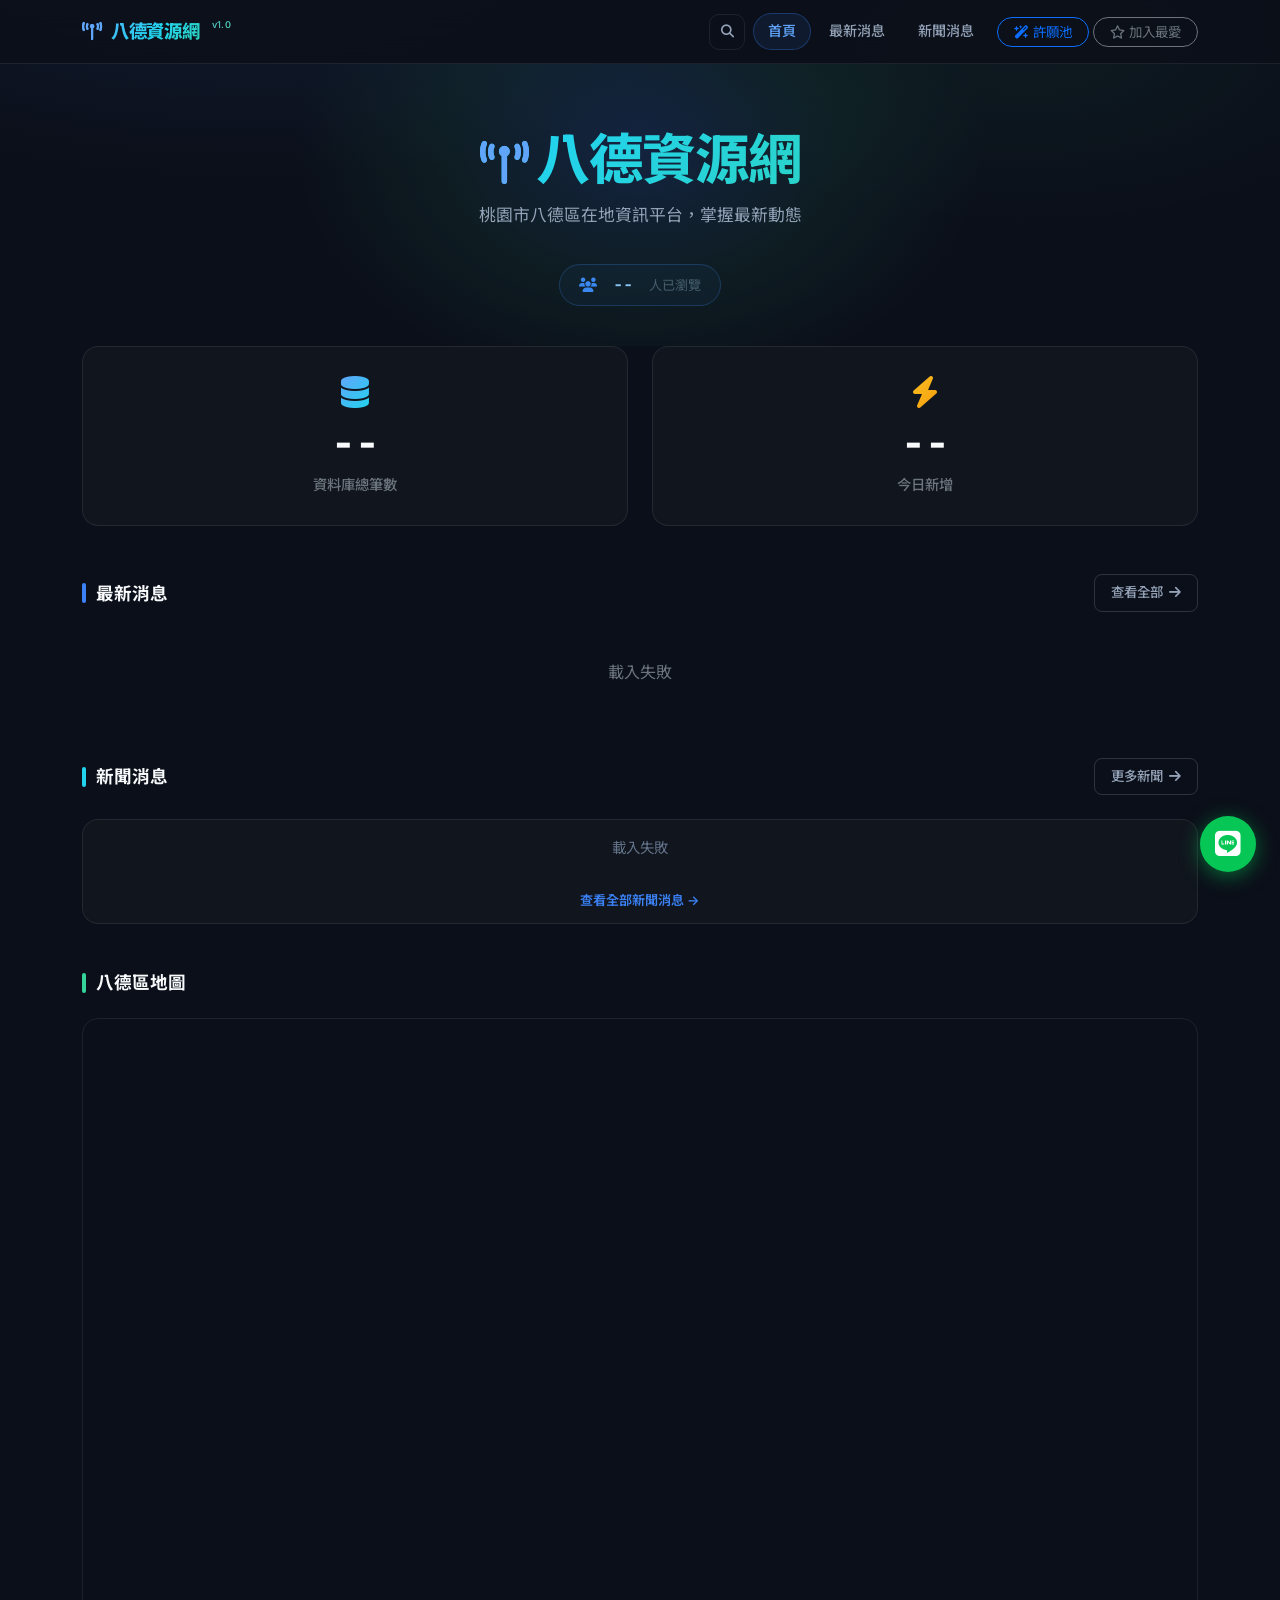
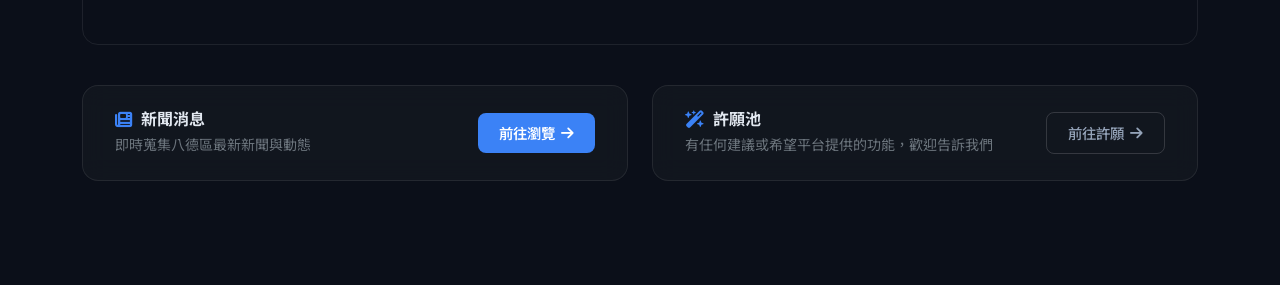
==== commit 1a73a186: "feat: 全頁面加版號徽章，移除 ticker 即時標籤 - 所有頁面 navbar 品牌名稱右上角加 v1.0 徽章 - index.html ticker bar 移除「即時」標籤 - READ" ====
--- a/frontend/index.html
+++ b/frontend/index.html
@@ -69,8 +69,7 @@
 <body>
 
 <div class="ticker-bar" id="ticker-bar">
-  <span class="ticker-lbl"><i class="fa-solid fa-rss me-1"></i>即時</span>
-  <div class="ticker-wrap">
+    <div class="ticker-wrap">
     <div class="ticker-track" id="ticker-track">
       <span class="ti" style="color:var(--t3)">資料載入中...</span>
     </div>
@@ -79,7 +78,7 @@
 
 <nav class="navbar sticky-top">
   <div class="container">
-    <a class="navbar-brand" href="/"><i class="fa-solid fa-tower-broadcast" style="-webkit-text-fill-color:#60a5fa"></i>八德資源網</a>
+    <a class="navbar-brand" href="/"><i class="fa-solid fa-tower-broadcast" style="-webkit-text-fill-color:#60a5fa"></i>八德資源網<span style="font-size:.58rem;font-weight:500;-webkit-text-fill-color:rgba(148,163,184,.4);color:rgba(148,163,184,.4);align-self:flex-start;padding-top:1px;margin-left:4px;letter-spacing:.3px">v1.0</span></a>
     <div class="d-flex align-items-center gap-1 flex-wrap">
       <button onclick="toggleSearch()" style="background:transparent;border:1px solid var(--bd);color:var(--t2);width:36px;height:36px;border-radius:10px;cursor:pointer;display:flex;align-items:center;justify-content:center;transition:all .15s;margin-right:4px" onmouseover="this.style.borderColor='rgba(59,130,246,.4)';this.style.color='#3b82f6'" onmouseout="this.style.borderColor='var(--bd)';this.style.color='var(--t2)'">
         <i class="fa-solid fa-magnifying-glass" style="font-size:.82rem"></i>
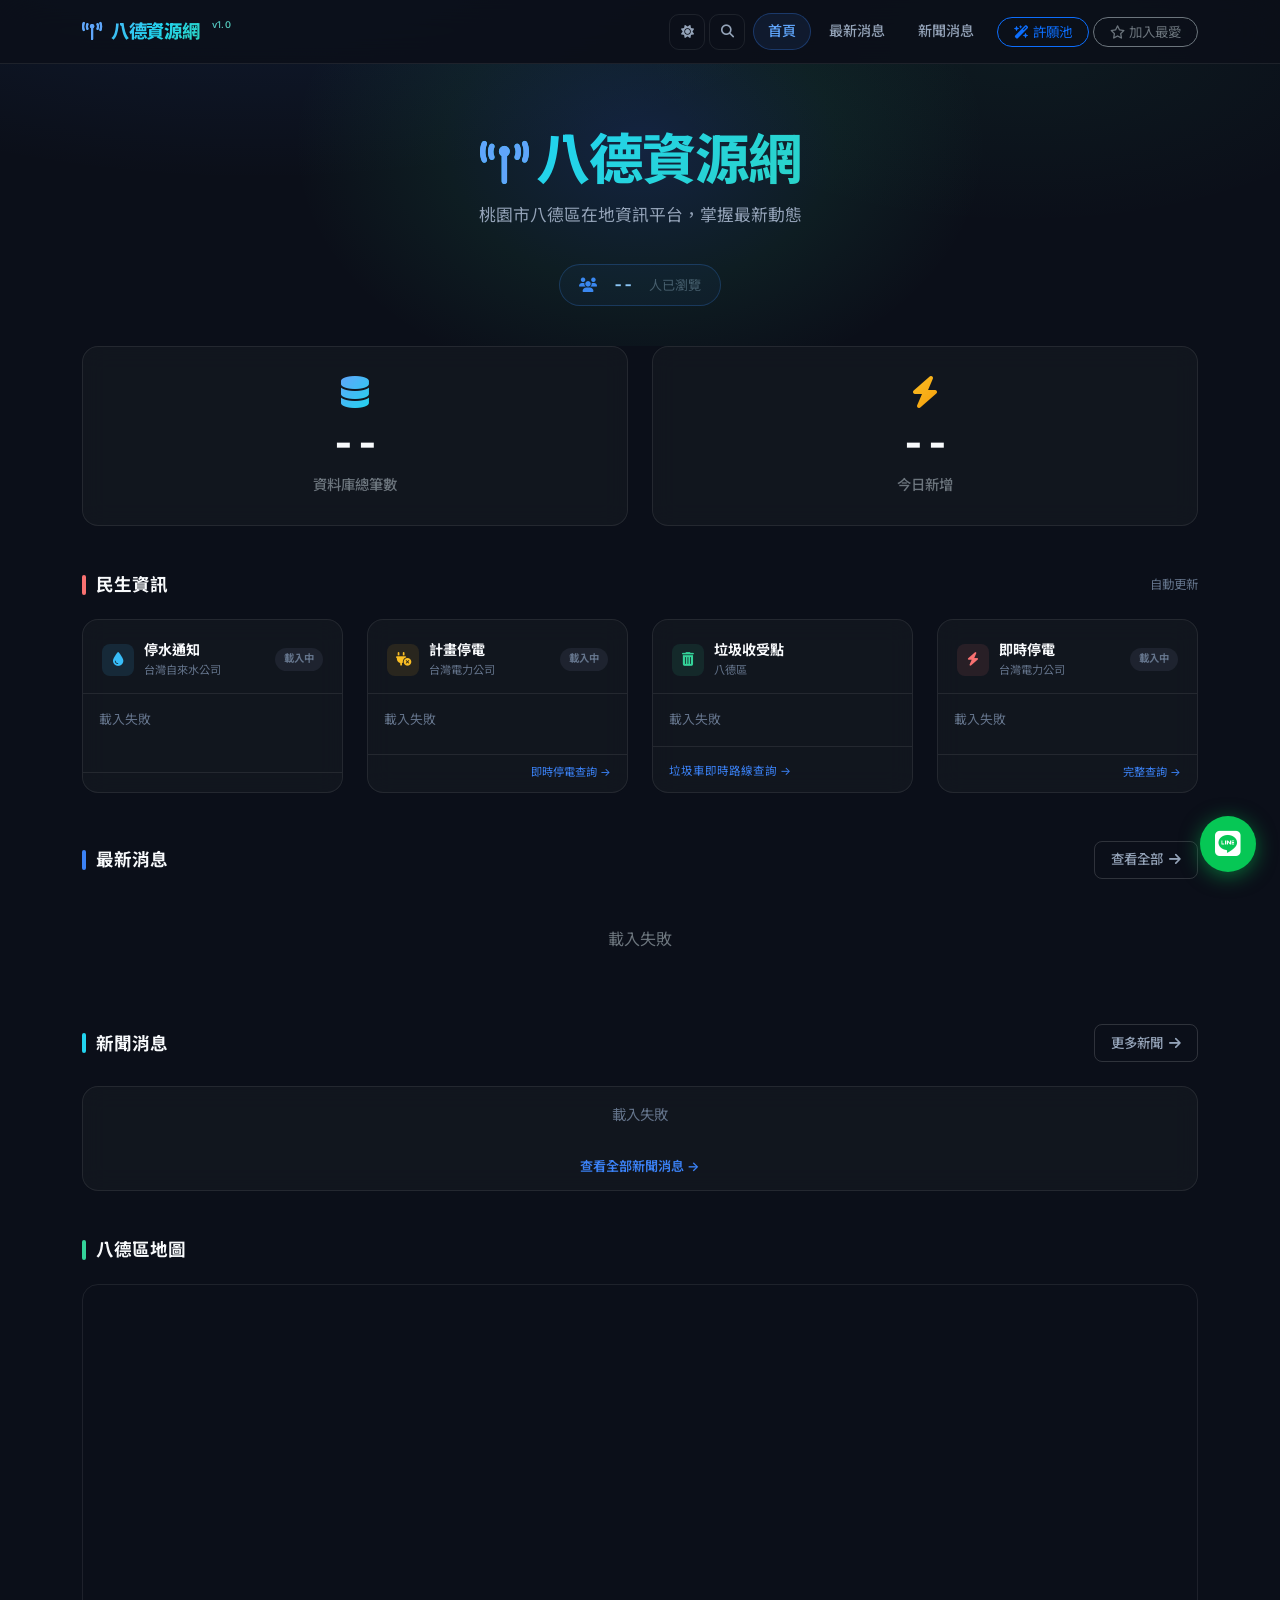
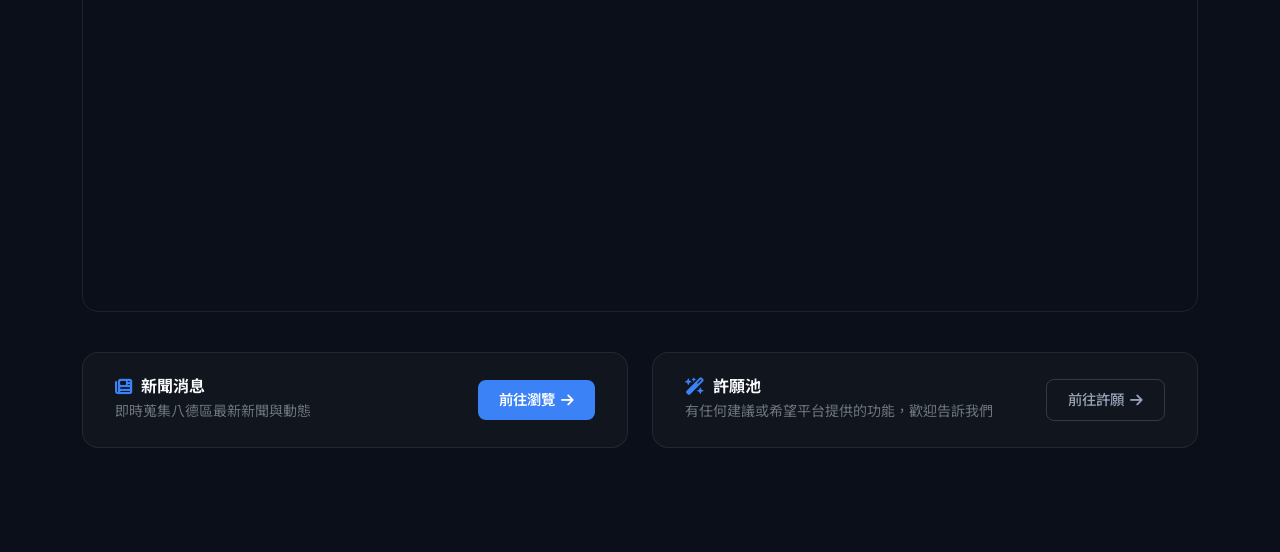
==== commit ada21615: "feat: 後台安全強化、民生資訊整合、許願池改版 - 後台登入改為雙欄驗證（ADMIN_USER + ADMIN_TOKEN），hmac.compare_digest - 許願池移除 SMTP，改為" ====
--- a/frontend/index.html
+++ b/frontend/index.html
@@ -1,5 +1,5 @@
 <!DOCTYPE html>
-<html lang="zh-Hant" data-bs-theme="dark">
+<html lang="zh-Hant" data-bs-theme="dark" data-theme="dark">
 <head>
 <meta charset="UTF-8">
 <meta name="robots" content="noindex, nofollow, noarchive">
@@ -12,30 +12,39 @@
 <script src="https://cdn.jsdelivr.net/npm/bootstrap@5.3.2/dist/js/bootstrap.bundle.min.js"></script>
 <style>
 :root{--bg:#0b0f19;--cb:rgba(22,27,34,.65);--bd:rgba(255,255,255,.08);--p:#3b82f6;--pd:#2563eb;--pl:#60a5fa;--pg:rgba(59,130,246,.4);--cy:#22d3ee;--gn:#34d399;--yw:#fbbf24;--t1:#f8fafc;--t2:#94a3b8;--t3:#64748b;--t4:#475569;--r:8px;--rm:12px;--rl:16px;--f:"Inter","Noto Sans TC",-apple-system,sans-serif}
+[data-theme="light"]{--bg:#f1f5f9;--cb:rgba(255,255,255,.88);--bd:rgba(0,0,0,.09);--t1:#0f172a;--t2:#475569;--t3:#64748b;--t4:#94a3b8}
 *,*::before,*::after{box-sizing:border-box}
-body{background:var(--bg);background-image:radial-gradient(ellipse 80% 50% at 20% -10%,rgba(59,130,246,.13),transparent 60%),radial-gradient(ellipse 60% 40% at 80% 5%,rgba(52,211,153,.06),transparent 50%);background-attachment:fixed;color:#e2e8f0;font-family:var(--f);font-size:16px;line-height:1.6;min-height:100vh;padding-bottom:80px;-webkit-font-smoothing:antialiased}
+body{background:var(--bg);background-image:radial-gradient(ellipse 80% 50% at 20% -10%,rgba(59,130,246,.13),transparent 60%),radial-gradient(ellipse 60% 40% at 80% 5%,rgba(52,211,153,.06),transparent 50%);background-attachment:fixed;color:var(--t1);font-family:var(--f);font-size:16px;line-height:1.6;min-height:100vh;padding-bottom:80px;-webkit-font-smoothing:antialiased;transition:background-color .25s,color .25s}
+[data-theme="light"] body{background-image:radial-gradient(ellipse 80% 50% at 20% -10%,rgba(59,130,246,.07),transparent 60%),radial-gradient(ellipse 60% 40% at 80% 5%,rgba(52,211,153,.03),transparent 50%)}
 ::-webkit-scrollbar{width:6px}::-webkit-scrollbar-track{background:var(--bg)}::-webkit-scrollbar-thumb{background:#334155;border-radius:3px}
-.navbar{background:rgba(11,15,25,.82)!important;backdrop-filter:blur(20px);border-bottom:1px solid var(--bd);padding:.75rem 0}
+[data-theme="light"] ::-webkit-scrollbar-thumb{background:#94a3b8}
+.navbar{background:rgba(11,15,25,.82)!important;backdrop-filter:blur(20px);border-bottom:1px solid var(--bd);padding:.75rem 0;transition:background .25s}
+[data-theme="light"] .navbar{background:rgba(241,245,249,.92)!important}
 .navbar-brand{font-weight:800;font-size:1.15rem;background:linear-gradient(135deg,#60a5fa,#22d3ee,#34d399);-webkit-background-clip:text;-webkit-text-fill-color:transparent;background-clip:text;letter-spacing:-.2px;text-decoration:none;display:inline-flex;align-items:center;gap:8px}
 .nlp{color:var(--t2);text-decoration:none;font-size:.88rem;font-weight:500;padding:.38rem .85rem;border-radius:999px;border:1px solid transparent;transition:all .15s;display:inline-flex;align-items:center;gap:.3rem}
 .nlp:hover{color:var(--t1);background:rgba(255,255,255,.06)}
+[data-theme="light"] .nlp:hover{background:rgba(0,0,0,.05)}
 .nlp.on{color:var(--pl);background:rgba(59,130,246,.1);border-color:rgba(59,130,246,.3)}
 @keyframes tk{from{transform:translateX(0)}to{transform:translateX(-50%)}}
-.ticker-bar{background:linear-gradient(90deg,rgba(15,23,42,.98),rgba(11,15,25,.98));border-bottom:1px solid rgba(59,130,246,.2);height:42px;overflow:hidden;display:flex;align-items:center}
+.ticker-bar{background:linear-gradient(90deg,rgba(15,23,42,.98),rgba(11,15,25,.98));border-bottom:1px solid rgba(59,130,246,.2);height:42px;overflow:hidden;display:flex;align-items:center;transition:background .25s}
+[data-theme="light"] .ticker-bar{background:linear-gradient(90deg,rgba(226,232,240,.98),rgba(241,245,249,.98));border-bottom-color:rgba(59,130,246,.12)}
 .ticker-lbl{flex-shrink:0;background:var(--p);color:#fff;font-size:.7rem;font-weight:700;letter-spacing:1px;padding:.25rem .8rem;border-radius:0 6px 6px 0;white-space:nowrap}
 .ticker-wrap{flex:1;overflow:hidden}
 .ticker-track{display:flex;align-items:center;height:42px;white-space:nowrap;animation:tk 40s linear infinite}
 .ticker-track:hover{animation-play-state:paused}
 .ti{display:inline-flex;align-items:center;font-size:.84rem;color:#cbd5e1;padding:0 1.5rem;gap:.5rem;text-decoration:none;transition:color .15s}
+[data-theme="light"] .ti{color:#475569}
 .ti:hover{color:var(--pl)}
 .hero{padding:4rem 0 2.5rem;text-align:center;position:relative;overflow:hidden}
 .hero::before{content:'';position:absolute;top:-60%;left:50%;transform:translateX(-50%);width:700px;height:500px;background:radial-gradient(ellipse,rgba(59,130,246,.18) 0%,rgba(52,211,153,.07) 40%,transparent 70%);pointer-events:none;animation:hg 8s ease-in-out infinite alternate}
 @keyframes hg{0%{opacity:.6;transform:translateX(-50%) scale(1)}100%{opacity:1;transform:translateX(-50%) scale(1.08)}}
 .hero-title{font-size:clamp(2.2rem,5vw,3.4rem);font-weight:800;letter-spacing:-1px;line-height:1.15;background:linear-gradient(135deg,#60a5fa,#22d3ee 40%,#34d399);-webkit-background-clip:text;-webkit-text-fill-color:transparent;background-clip:text;position:relative;z-index:1}
 .hero-sub{color:var(--t2);font-size:1.05rem;margin-top:.7rem;position:relative;z-index:1}
-.vc-pill{display:inline-flex;align-items:center;gap:.6rem;margin-top:1.2rem;background:rgba(15,23,42,.7);border:1px solid rgba(59,130,246,.25);border-radius:30px;padding:.45rem 1.2rem;font-size:.88rem;color:var(--t3)}
+.vc-pill{display:inline-flex;align-items:center;gap:.6rem;margin-top:1.2rem;background:rgba(15,23,42,.7);border:1px solid rgba(59,130,246,.25);border-radius:30px;padding:.45rem 1.2rem;font-size:.88rem;color:var(--t3);transition:background .25s}
+[data-theme="light"] .vc-pill{background:rgba(255,255,255,.8);border-color:rgba(59,130,246,.2)}
 .gc{background:var(--cb);backdrop-filter:blur(12px);border:1px solid var(--bd);border-radius:var(--rl);transition:all .25s}
 .gc:hover{transform:translateY(-4px);box-shadow:0 12px 40px rgba(0,0,0,.35),0 0 20px rgba(59,130,246,.18);border-color:rgba(255,255,255,.16)}
+[data-theme="light"] .gc:hover{box-shadow:0 8px 30px rgba(0,0,0,.1),0 0 16px rgba(59,130,246,.1);border-color:rgba(0,0,0,.14)}
 .sc{padding:1.8rem;text-align:center;display:flex;flex-direction:column;align-items:center;position:relative;overflow:hidden}
 .sc::before{content:'';position:absolute;top:0;left:0;right:0;height:3px;background:linear-gradient(90deg,#3b82f6,#22d3ee,#34d399);opacity:0;transition:opacity .25s}
 .gc:hover .sc::before{opacity:1}
@@ -44,7 +53,9 @@
 .sc-num{font-size:2.4rem;font-weight:800;color:var(--t1);letter-spacing:-1px;font-variant-numeric:tabular-nums;line-height:1.2}
 .nc{background:var(--cb);border:1px solid var(--bd);border-radius:var(--rm);overflow:hidden;display:flex;flex-direction:column;height:100%;transition:all .25s}
 .nc:hover{transform:translateY(-5px);box-shadow:0 15px 40px rgba(0,0,0,.4),0 0 20px rgba(59,130,246,.2);border-color:rgba(59,130,246,.4)}
+[data-theme="light"] .nc:hover{box-shadow:0 10px 30px rgba(0,0,0,.1),0 0 16px rgba(59,130,246,.1)}
 .nc-img{width:100%;height:180px;background:linear-gradient(135deg,rgba(30,41,59,.9),rgba(15,23,42,.9));display:flex;align-items:center;justify-content:center;overflow:hidden}
+[data-theme="light"] .nc-img{background:linear-gradient(135deg,rgba(226,232,240,.9),rgba(241,245,249,.9))}
 .nc-img img{width:100%;height:100%;object-fit:cover}
 .nc-body{padding:1.15rem;display:flex;flex-direction:column;flex:1}
 .cat-badge{display:inline-block;font-size:.68rem;font-weight:700;padding:.22rem .65rem;border-radius:6px;background:rgba(59,130,246,.15);color:var(--pl);border:1px solid rgba(59,130,246,.3);text-transform:uppercase;letter-spacing:.5px}
@@ -59,11 +70,22 @@
 .btn-p:hover{background:var(--pd);color:#fff;transform:translateY(-2px);box-shadow:0 4px 15px var(--pg)}
 .btn-o{background:transparent;color:var(--t2);border:1px solid rgba(255,255,255,.15);padding:.55rem 1.3rem;border-radius:var(--r);font-weight:500;font-size:.9rem;cursor:pointer;display:inline-flex;align-items:center;gap:.4rem;transition:all .15s;text-decoration:none;font-family:var(--f)}
 .btn-o:hover{color:var(--t1);border-color:rgba(255,255,255,.28);background:rgba(255,255,255,.04)}
+[data-theme="light"] .btn-o{border-color:rgba(0,0,0,.15)}
+[data-theme="light"] .btn-o:hover{border-color:rgba(0,0,0,.3);background:rgba(0,0,0,.04)}
 .sh{display:flex;align-items:center;justify-content:space-between;margin-bottom:1.5rem}
 .sh-t{font-size:1.1rem;font-weight:700;color:var(--t1);display:flex;align-items:center;gap:10px}
 .cta-card{padding:1.5rem 2rem;display:flex;align-items:center;justify-content:space-between;gap:1rem;flex-wrap:wrap}
 .skeleton{background:linear-gradient(90deg,rgba(30,41,59,.6) 25%,rgba(51,65,85,.6) 50%,rgba(30,41,59,.6) 75%);background-size:200% 100%;animation:shimmer 1.5s infinite;border-radius:6px}
+[data-theme="light"] .skeleton{background:linear-gradient(90deg,rgba(203,213,225,.7) 25%,rgba(226,232,240,.9) 50%,rgba(203,213,225,.7) 75%);background-size:200% 100%}
 @keyframes shimmer{0%{background-position:-200% 0}100%{background-position:200% 0}}
+[data-theme="light"] #search-ov{background:rgba(226,232,240,.95)!important}
+[data-theme="light"] #search-ov>div>div{background:rgba(255,255,255,.98)!important;border-color:rgba(59,130,246,.35)!important}
+[data-theme="light"] #search-ov input{color:#0f172a!important}
+[data-theme="light"] .modal-content{background:rgba(255,255,255,.98)!important;border-color:rgba(0,0,0,.1)!important}
+[data-theme="light"] #ext-news{color:var(--t1)}
+[data-theme="light"] #ext-news a{color:var(--t1)!important}
+#theme-btn{background:transparent;border:1px solid var(--bd);color:var(--t2);width:36px;height:36px;border-radius:10px;cursor:pointer;display:flex;align-items:center;justify-content:center;transition:all .15s;font-size:.82rem}
+#theme-btn:hover{border-color:rgba(251,191,36,.5);color:#fbbf24}
 </style>
 </head>
 <body>
@@ -80,6 +102,9 @@
   <div class="container">
     <a class="navbar-brand" href="/"><i class="fa-solid fa-tower-broadcast" style="-webkit-text-fill-color:#60a5fa"></i>八德資源網<span style="font-size:.58rem;font-weight:500;-webkit-text-fill-color:rgba(148,163,184,.4);color:rgba(148,163,184,.4);align-self:flex-start;padding-top:1px;margin-left:4px;letter-spacing:.3px">v1.0</span></a>
     <div class="d-flex align-items-center gap-1 flex-wrap">
+      <button id="theme-btn" onclick="toggleTheme()" title="切換主題">
+        <i id="theme-icon" class="fa-solid fa-sun"></i>
+      </button>
       <button onclick="toggleSearch()" style="background:transparent;border:1px solid var(--bd);color:var(--t2);width:36px;height:36px;border-radius:10px;cursor:pointer;display:flex;align-items:center;justify-content:center;transition:all .15s;margin-right:4px" onmouseover="this.style.borderColor='rgba(59,130,246,.4)';this.style.color='#3b82f6'" onmouseout="this.style.borderColor='var(--bd)';this.style.color='var(--t2)'">
         <i class="fa-solid fa-magnifying-glass" style="font-size:.82rem"></i>
       </button>
@@ -133,6 +158,98 @@
   </div>
   <div id="source-dist" style="display:none"></div>
 
+  <!-- 民生資訊 -->
+  <div class="sh">
+    <h2 class="sh-t fw-bold mb-0"><span style="width:4px;height:20px;background:#f87171;border-radius:2px;display:inline-block"></span>民生資訊</h2>
+    <span style="font-size:.78rem;color:var(--t3)">自動更新</span>
+  </div>
+  <div class="row g-4 mb-5">
+
+    <!-- 停水通知 -->
+    <div class="col-md-6 col-lg-3">
+      <div class="gc" style="height:100%;display:flex;flex-direction:column">
+        <div style="padding:1.2rem 1.2rem .8rem;border-bottom:1px solid var(--bd);display:flex;align-items:center;gap:10px">
+          <span style="width:32px;height:32px;background:rgba(56,189,248,.12);border-radius:8px;display:flex;align-items:center;justify-content:center;flex-shrink:0"><i class="fa-solid fa-droplet" style="color:#38bdf8;font-size:.85rem"></i></span>
+          <div>
+            <div style="font-size:.88rem;font-weight:700;color:var(--t1)">停水通知</div>
+            <div style="font-size:.7rem;color:var(--t3)">台灣自來水公司</div>
+          </div>
+          <span id="water-badge" class="ms-auto" style="font-size:.65rem;font-weight:700;padding:.18rem .55rem;border-radius:99px;background:rgba(100,116,139,.15);color:var(--t3)">載入中</span>
+        </div>
+        <div id="water-body" style="padding:1rem;flex:1;overflow-y:auto;max-height:220px">
+          <div class="skeleton" style="height:12px;margin-bottom:8px"></div>
+          <div class="skeleton" style="height:12px;width:80%"></div>
+        </div>
+        <div style="padding:.6rem 1rem;border-top:1px solid var(--bd);font-size:.7rem;color:var(--t4)" id="water-ts"></div>
+      </div>
+    </div>
+
+    <!-- 計畫停電 -->
+    <div class="col-md-6 col-lg-3">
+      <div class="gc" style="height:100%;display:flex;flex-direction:column">
+        <div style="padding:1.2rem 1.2rem .8rem;border-bottom:1px solid var(--bd);display:flex;align-items:center;gap:10px">
+          <span style="width:32px;height:32px;background:rgba(251,191,36,.1);border-radius:8px;display:flex;align-items:center;justify-content:center;flex-shrink:0"><i class="fa-solid fa-plug-circle-xmark" style="color:#fbbf24;font-size:.85rem"></i></span>
+          <div>
+            <div style="font-size:.88rem;font-weight:700;color:var(--t1)">計畫停電</div>
+            <div style="font-size:.7rem;color:var(--t3)">台灣電力公司</div>
+          </div>
+          <span id="power-badge" class="ms-auto" style="font-size:.65rem;font-weight:700;padding:.18rem .55rem;border-radius:99px;background:rgba(100,116,139,.15);color:var(--t3)">載入中</span>
+        </div>
+        <div id="power-body" style="padding:1rem;flex:1;overflow-y:auto;max-height:220px">
+          <div class="skeleton" style="height:12px;margin-bottom:8px"></div>
+          <div class="skeleton" style="height:12px;width:80%"></div>
+        </div>
+        <div style="padding:.6rem 1rem;border-top:1px solid var(--bd);font-size:.7rem;color:var(--t4)">
+          <span id="power-ts"></span>
+          <a href="https://service.taipower.com.tw/psvs1/outageweb/" target="_blank" rel="noopener" style="color:var(--p);font-size:.7rem;float:right;text-decoration:none">即時停電查詢 →</a>
+        </div>
+      </div>
+    </div>
+
+    <!-- 垃圾收受點 -->
+    <div class="col-md-6 col-lg-3">
+      <div class="gc" style="height:100%;display:flex;flex-direction:column">
+        <div style="padding:1.2rem 1.2rem .8rem;border-bottom:1px solid var(--bd);display:flex;align-items:center;gap:10px">
+          <span style="width:32px;height:32px;background:rgba(52,211,153,.1);border-radius:8px;display:flex;align-items:center;justify-content:center;flex-shrink:0"><i class="fa-solid fa-trash-can" style="color:#34d399;font-size:.85rem"></i></span>
+          <div>
+            <div style="font-size:.88rem;font-weight:700;color:var(--t1)">垃圾收受點</div>
+            <div style="font-size:.7rem;color:var(--t3)">八德區</div>
+          </div>
+        </div>
+        <div id="garbage-body" style="padding:1rem;flex:1">
+          <div class="skeleton" style="height:12px;margin-bottom:8px"></div>
+          <div class="skeleton" style="height:12px;width:60%"></div>
+        </div>
+        <div style="padding:.6rem 1rem;border-top:1px solid var(--bd)">
+          <a href="https://route.tyoem.gov.tw/" target="_blank" rel="noopener" style="color:var(--p);font-size:.72rem;text-decoration:none">垃圾車即時路線查詢 →</a>
+        </div>
+      </div>
+    </div>
+
+    <!-- 即時停電 -->
+    <div class="col-md-6 col-lg-3">
+      <div class="gc" style="height:100%;display:flex;flex-direction:column">
+        <div style="padding:1.2rem 1.2rem .8rem;border-bottom:1px solid var(--bd);display:flex;align-items:center;gap:10px">
+          <span style="width:32px;height:32px;background:rgba(248,113,113,.1);border-radius:8px;display:flex;align-items:center;justify-content:center;flex-shrink:0"><i class="fa-solid fa-bolt" style="color:#f87171;font-size:.85rem"></i></span>
+          <div>
+            <div style="font-size:.88rem;font-weight:700;color:var(--t1)">即時停電</div>
+            <div style="font-size:.7rem;color:var(--t3)">台灣電力公司</div>
+          </div>
+          <span id="realtime-badge" class="ms-auto" style="font-size:.65rem;font-weight:700;padding:.18rem .55rem;border-radius:99px;background:rgba(100,116,139,.15);color:var(--t3)">載入中</span>
+        </div>
+        <div id="realtime-body" style="padding:1rem;flex:1;overflow-y:auto;max-height:220px">
+          <div class="skeleton" style="height:12px;margin-bottom:8px"></div>
+          <div class="skeleton" style="height:12px;width:80%"></div>
+        </div>
+        <div style="padding:.6rem 1rem;border-top:1px solid var(--bd);font-size:.7rem;color:var(--t4)">
+          <span id="realtime-ts"></span>
+          <a href="https://service.taipower.com.tw/psvs1/outageweb/" target="_blank" rel="noopener" style="color:var(--p);font-size:.7rem;float:right;text-decoration:none">完整查詢 →</a>
+        </div>
+      </div>
+    </div>
+
+  </div>
+
   <!-- Latest News -->
   <div class="sh">
     <h2 class="sh-t fw-bold mb-0"><span style="width:4px;height:20px;background:var(--p);border-radius:2px;display:inline-block"></span>最新消息</h2>
@@ -173,6 +290,26 @@
 </div>
 
 <script>
+(function(){
+  const saved=localStorage.getItem('theme')||'dark';
+  document.documentElement.setAttribute('data-theme',saved);
+  document.documentElement.setAttribute('data-bs-theme',saved);
+})();
+
+function toggleTheme(){
+  const html=document.documentElement;
+  const next=html.getAttribute('data-theme')==='dark'?'light':'dark';
+  html.setAttribute('data-theme',next);
+  html.setAttribute('data-bs-theme',next);
+  localStorage.setItem('theme',next);
+  document.getElementById('theme-icon').className=next==='dark'?'fa-solid fa-sun':'fa-solid fa-moon';
+}
+
+function initThemeIcon(){
+  const t=document.documentElement.getAttribute('data-theme')||'dark';
+  document.getElementById('theme-icon').className=t==='dark'?'fa-solid fa-sun':'fa-solid fa-moon';
+}
+
 function fmtDate(s){if(!s)return '';try{return new Date(s).toLocaleDateString('zh-TW',{year:'numeric',month:'long',day:'numeric'});}catch(e){return s.substring(0,10);}}
 
 function toggleSearch(){const o=document.getElementById('search-ov');const on=o.style.display==='flex';o.style.display=on?'none':'flex';if(!on)setTimeout(()=>document.getElementById('si').focus(),50);}
@@ -248,8 +385,114 @@
   }catch(e){document.getElementById('ext-news').innerHTML=`<div style="padding:1rem;text-align:center;color:var(--t3);font-size:.9rem">載入失敗</div><div style="padding:.7rem 1.2rem;text-align:center"><a href="/news-feed" style="font-size:.82rem;color:var(--p);font-weight:600;text-decoration:none">查看全部新聞消息 →</a></div>`;}
 }
 
+function fmtTs(ts){if(!ts)return '';try{return new Date(ts*1000).toLocaleString('zh-TW',{month:'numeric',day:'numeric',hour:'2-digit',minute:'2-digit'})+'更新';}catch(e){return '';}}
+
+async function loadWaterAlerts(){
+  try{
+    const d=await fetch('/api/water-alerts').then(r=>r.json());
+    const body=document.getElementById('water-body');
+    const badge=document.getElementById('water-badge');
+    const alerts=d.alerts||[];
+    document.getElementById('water-ts').textContent=fmtTs(d.fetched_at);
+    if(!alerts.length){
+      badge.style.background='rgba(52,211,153,.15)';badge.style.color='#34d399';badge.textContent='正常';
+      body.innerHTML='<p style="font-size:.82rem;color:var(--t3);margin:0;text-align:center;padding:.5rem 0">目前桃園市無停水通知</p>';
+      return;
+    }
+    badge.style.background='rgba(248,113,113,.15)';badge.style.color='#f87171';badge.textContent=alerts.length+'則';
+    body.innerHTML=alerts.map(a=>`<div style="padding:.55rem 0;border-bottom:1px solid rgba(255,255,255,.05);last-child:border:none">
+      <div style="font-size:.8rem;color:#e2e8f0;line-height:1.5">${a.description}</div>
+      ${a.expires?`<div style="font-size:.7rem;color:var(--t4);margin-top:3px">到期：${a.expires.substring(0,16)}</div>`:''}
+    </div>`).join('');
+  }catch(e){document.getElementById('water-body').innerHTML='<p style="font-size:.8rem;color:var(--t3);margin:0">載入失敗</p>';}
+}
+
+async function loadPowerOutage(){
+  try{
+    const d=await fetch('/api/power-outage').then(r=>r.json());
+    const body=document.getElementById('power-body');
+    const badge=document.getElementById('power-badge');
+    const outages=d.outages||[];
+    document.getElementById('power-ts').textContent=fmtTs(d.fetched_at);
+    if(!outages.length){
+      badge.style.background='rgba(52,211,153,.15)';badge.style.color='#34d399';badge.textContent='正常';
+      body.innerHTML='<p style="font-size:.82rem;color:var(--t3);margin:0;text-align:center;padding:.5rem 0">今日及近期無計畫停電</p>';
+      return;
+    }
+    const label=d.source==='bade'?'八德':'桃園市';
+    badge.style.background='rgba(251,191,36,.12)';badge.style.color='#fbbf24';badge.textContent=label+' '+outages.length+'筆';
+    body.innerHTML=outages.map(o=>`<div style="padding:.55rem 0;border-bottom:1px solid rgba(255,255,255,.05)">
+      <div style="font-size:.75rem;color:var(--pl);font-weight:600;margin-bottom:2px">${o.scope}</div>
+      <div style="font-size:.78rem;color:var(--t2)">${o.description}</div>
+      <div style="font-size:.7rem;color:var(--t4);margin-top:2px">${o.time1}${o.time2&&o.time2!=='無'?' ／ '+o.time2:''}</div>
+    </div>`).join('');
+  }catch(e){document.getElementById('power-body').innerHTML='<p style="font-size:.8rem;color:var(--t3);margin:0">載入失敗</p>';}
+}
+
+async function loadGarbageSpots(){
+  try{
+    const d=await fetch('/api/garbage-spots').then(r=>r.json());
+    const body=document.getElementById('garbage-body');
+    const spots=d.spots||[];
+    const bade=spots.find(s=>s.district==='八德')||spots[0];
+    if(!bade){body.innerHTML='<p style="font-size:.8rem;color:var(--t3);margin:0">無資料</p>';return;}
+    body.innerHTML=`
+      <div style="margin-bottom:.8rem">
+        <div style="font-size:.75rem;color:var(--t3);margin-bottom:2px">收受地點</div>
+        <div style="font-size:.88rem;color:var(--t1);font-weight:600">${bade.name}</div>
+        <div style="font-size:.8rem;color:var(--t2);margin-top:2px"><i class="fa-solid fa-location-dot me-1" style="color:var(--t3);font-size:.72rem"></i>${bade.address}</div>
+      </div>
+      <div style="display:flex;gap:.8rem">
+        <div style="flex:1;background:rgba(255,255,255,.03);border-radius:8px;padding:.55rem .7rem">
+          <div style="font-size:.68rem;color:var(--t3);margin-bottom:2px">開放時間</div>
+          <div style="font-size:.8rem;color:var(--t1)">${bade.hours}</div>
+        </div>
+        <div style="flex:1;background:rgba(255,255,255,.03);border-radius:8px;padding:.55rem .7rem">
+          <div style="font-size:.68rem;color:var(--t3);margin-bottom:2px">開放日期</div>
+          <div style="font-size:.8rem;color:var(--t1)">${bade.days}</div>
+        </div>
+      </div>
+      ${spots.length>1?`<div style="margin-top:.8rem"><a href="#" onclick="showAllSpots(event,${JSON.stringify(spots).replace(/'/g,"&#39;")})" style="font-size:.72rem;color:var(--p);text-decoration:none">查看所有 ${spots.length} 個區域 →</a></div>`:''}
+    `;
+  }catch(e){document.getElementById('garbage-body').innerHTML='<p style="font-size:.8rem;color:var(--t3);margin:0">載入失敗</p>';}
+}
+
+function showAllSpots(ev, spots){
+  ev.preventDefault();
+  const rows=spots.map(s=>`<tr><td style="padding:.4rem .6rem;color:#cbd5e1;font-size:.82rem">${s.district}</td><td style="padding:.4rem .6rem;color:var(--t2);font-size:.8rem">${s.name}</td><td style="padding:.4rem .6rem;color:var(--t2);font-size:.8rem">${s.hours}</td><td style="padding:.4rem .6rem;color:var(--t2);font-size:.8rem">${s.days}</td></tr>`).join('');
+  document.getElementById('bm-body').innerHTML=`<div style="max-height:60vh;overflow-y:auto"><table style="width:100%;border-collapse:collapse"><thead><tr style="border-bottom:1px solid rgba(255,255,255,.1)"><th style="padding:.4rem .6rem;color:var(--t3);font-size:.75rem;text-align:left">區域</th><th style="padding:.4rem .6rem;color:var(--t3);font-size:.75rem;text-align:left">地點</th><th style="padding:.4rem .6rem;color:var(--t3);font-size:.75rem;text-align:left">時間</th><th style="padding:.4rem .6rem;color:var(--t3);font-size:.75rem;text-align:left">日期</th></tr></thead><tbody>${rows}</tbody></table></div>`;
+  document.querySelector('#bmModal .modal-title').innerHTML='<i class="fa-solid fa-trash-can text-success me-2"></i>各區垃圾收受點';
+  new bootstrap.Modal(document.getElementById('bmModal')).show();
+}
+
+async function loadRealtimePower(){
+  try{
+    const d=await fetch('/api/power-realtime').then(r=>r.json());
+    const body=document.getElementById('realtime-body');
+    const badge=document.getElementById('realtime-badge');
+    const outages=d.outages||[];
+    document.getElementById('realtime-ts').textContent=fmtTs(d.fetched_at);
+    if(!outages.length){
+      badge.style.background='rgba(52,211,153,.15)';badge.style.color='#34d399';badge.textContent='正常';
+      body.innerHTML='<p style="font-size:.82rem;color:var(--t3);margin:0;text-align:center;padding:.5rem 0">桃園市目前無即時停電通報</p>';
+      return;
+    }
+    badge.style.background='rgba(248,113,113,.15)';badge.style.color='#f87171';badge.textContent=outages.length+'件';
+    body.innerHTML=outages.map(o=>`<div style="padding:.55rem 0;border-bottom:1px solid rgba(255,255,255,.05)">
+      <div style="font-size:.75rem;color:#f87171;font-weight:600;margin-bottom:2px">${o.area}</div>
+      <div style="font-size:.78rem;color:var(--t2)">${o.reason||'停電中'}</div>
+      <div style="font-size:.7rem;color:var(--t4);margin-top:2px">
+        ${o.count?`${parseInt(o.count).toLocaleString()} 戶`:''}
+        ${o.restore_time?` ・ 預計 ${o.restore_time.replace('T',' ').substring(0,16)} 復電`:''}
+      </div>
+    </div>`).join('');
+  }catch(e){document.getElementById('realtime-body').innerHTML='<p style="font-size:.8rem;color:var(--t3);margin:0">載入失敗</p>';}
+}
+
 document.addEventListener('DOMContentLoaded',()=>{
+  initThemeIcon();
   recordVisit();loadTicker();loadStats();loadNewsPreview();loadExternalNews();
+  loadWaterAlerts();loadPowerOutage();loadGarbageSpots();loadRealtimePower();
 });
 </script>
 <!-- LINE 浮動按鈕 -->
